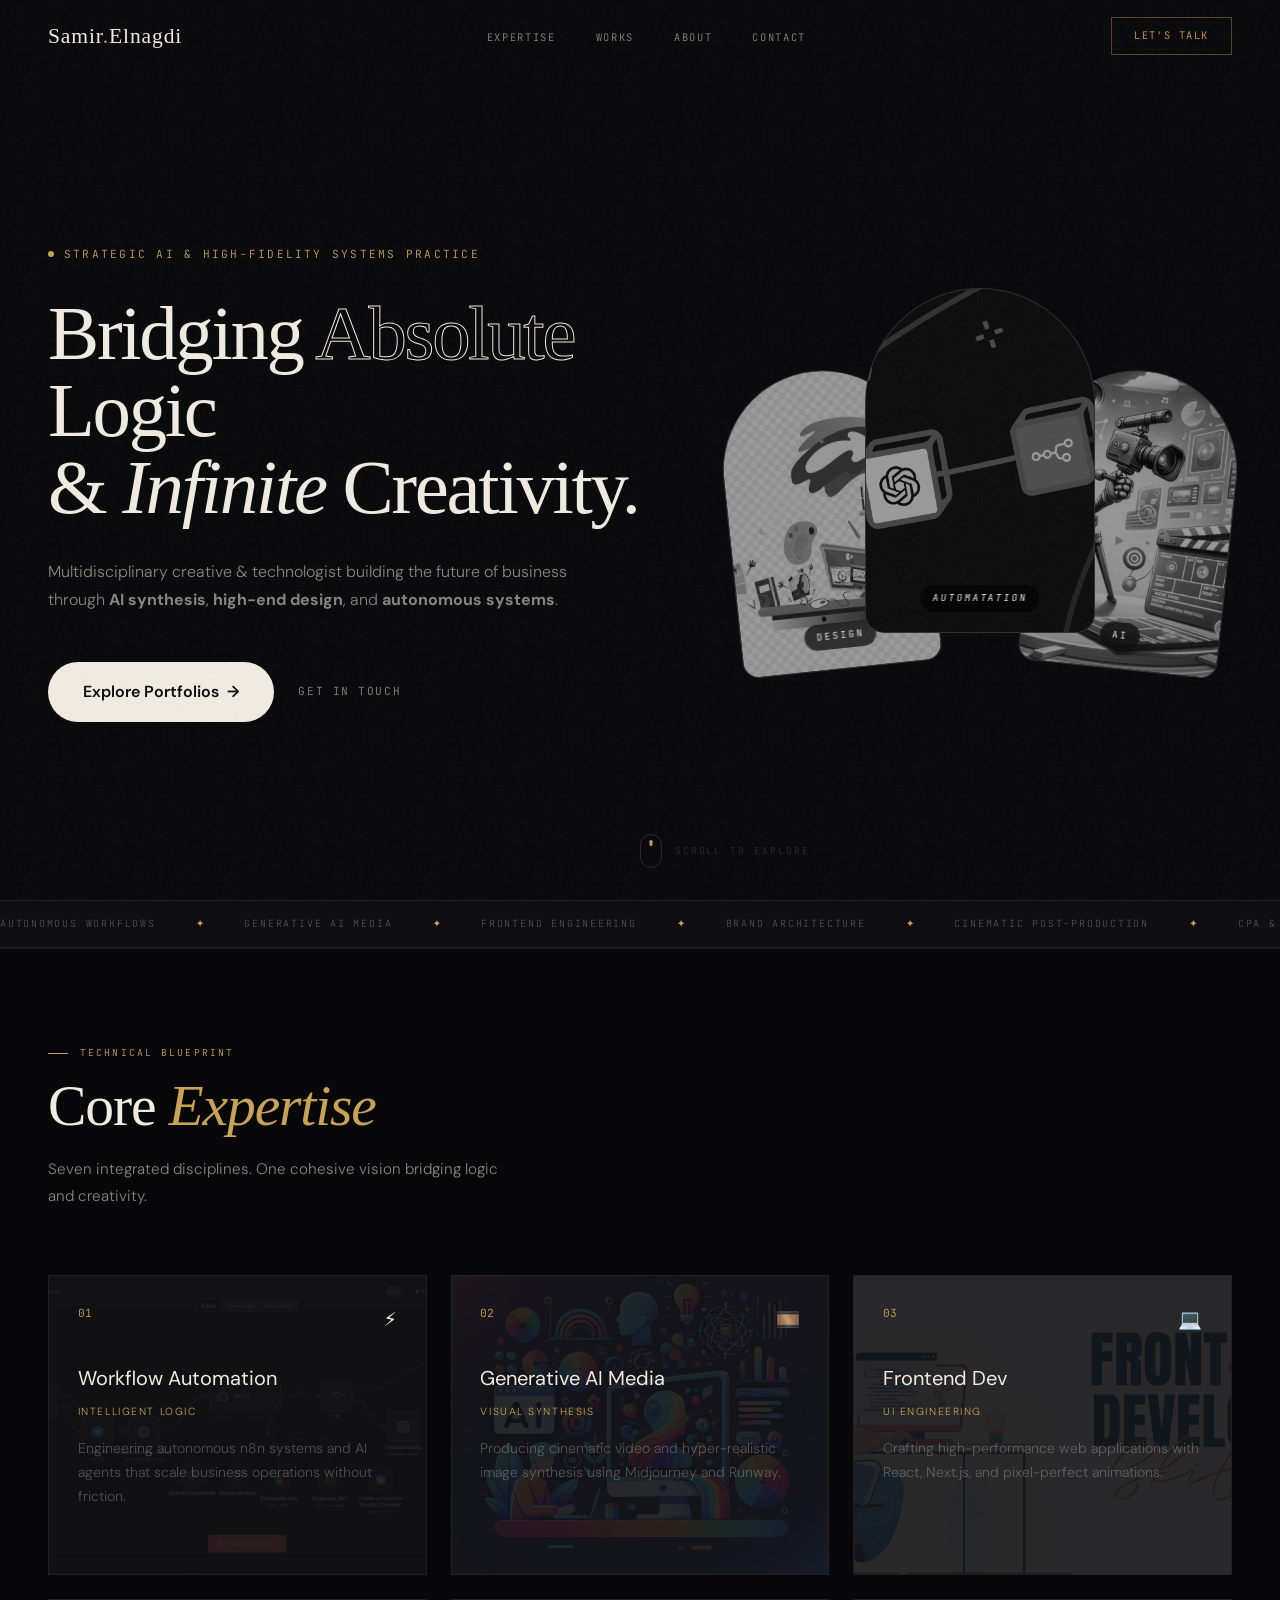
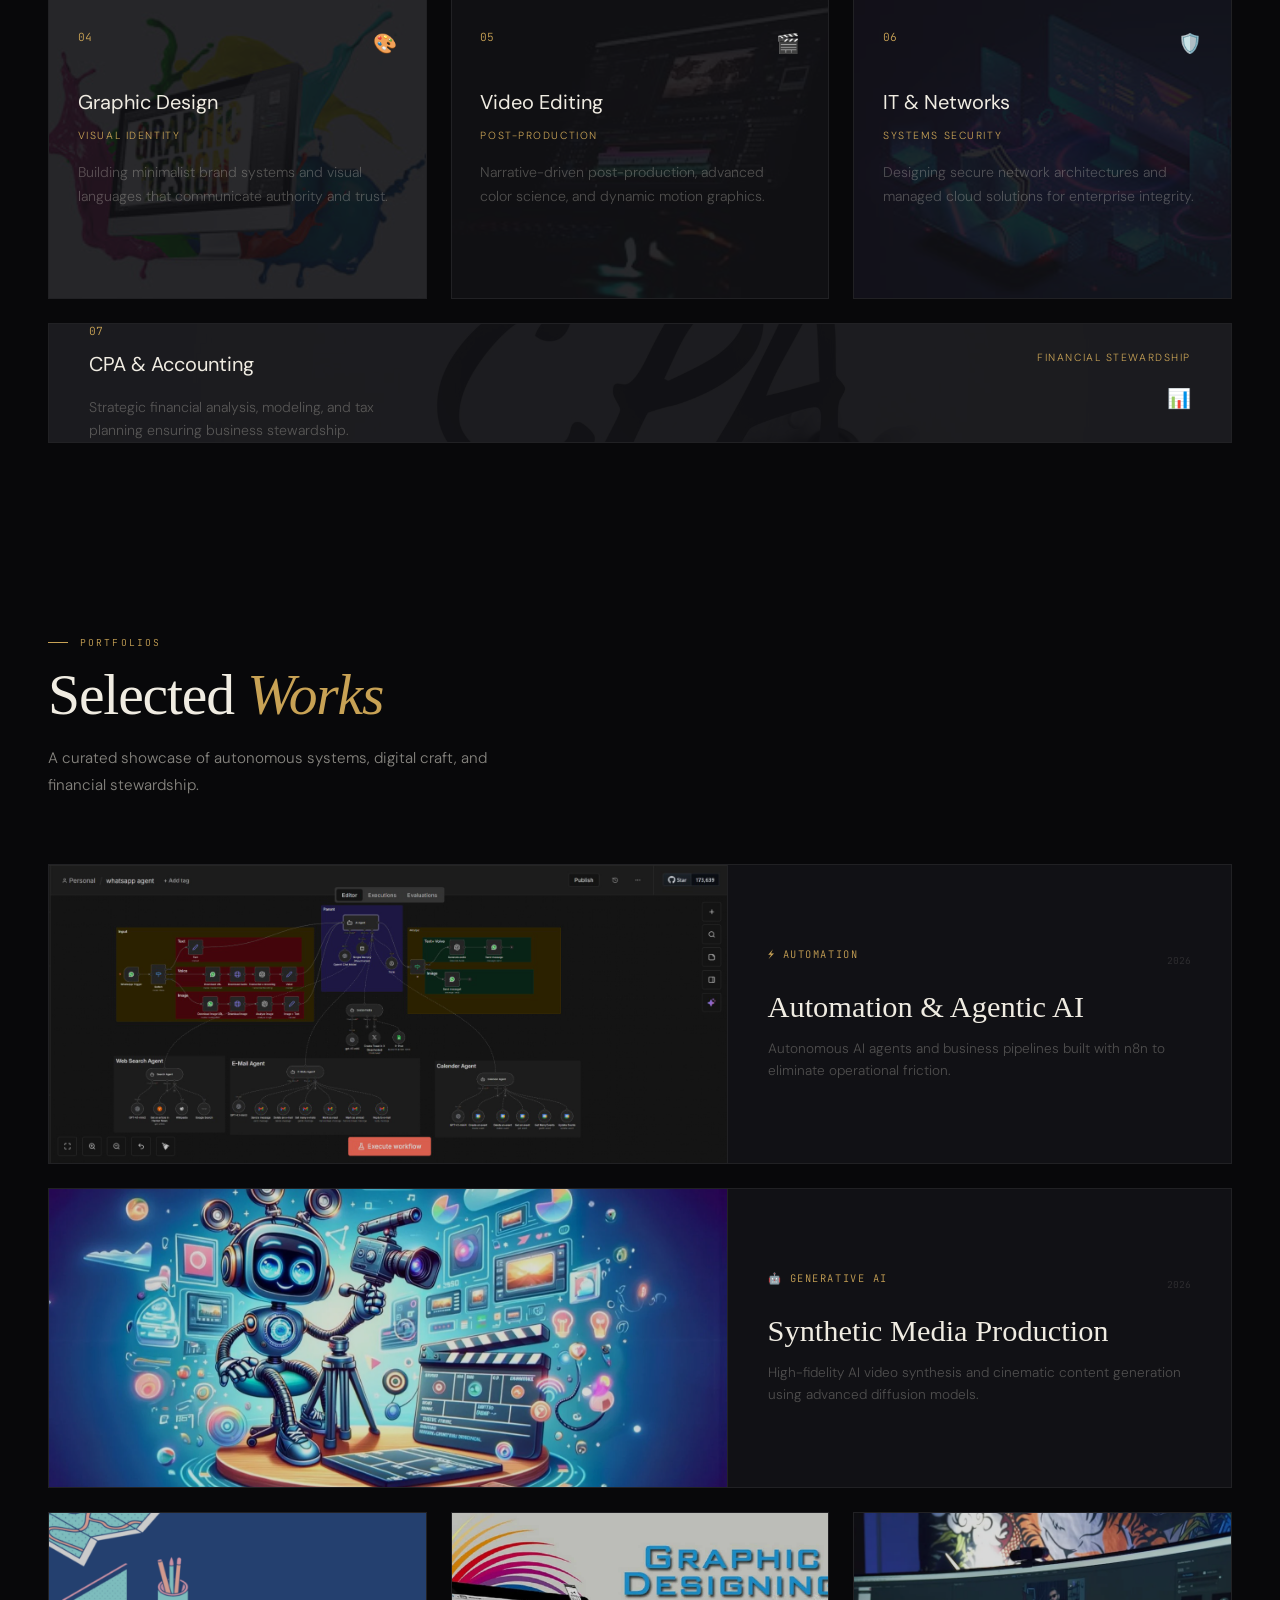
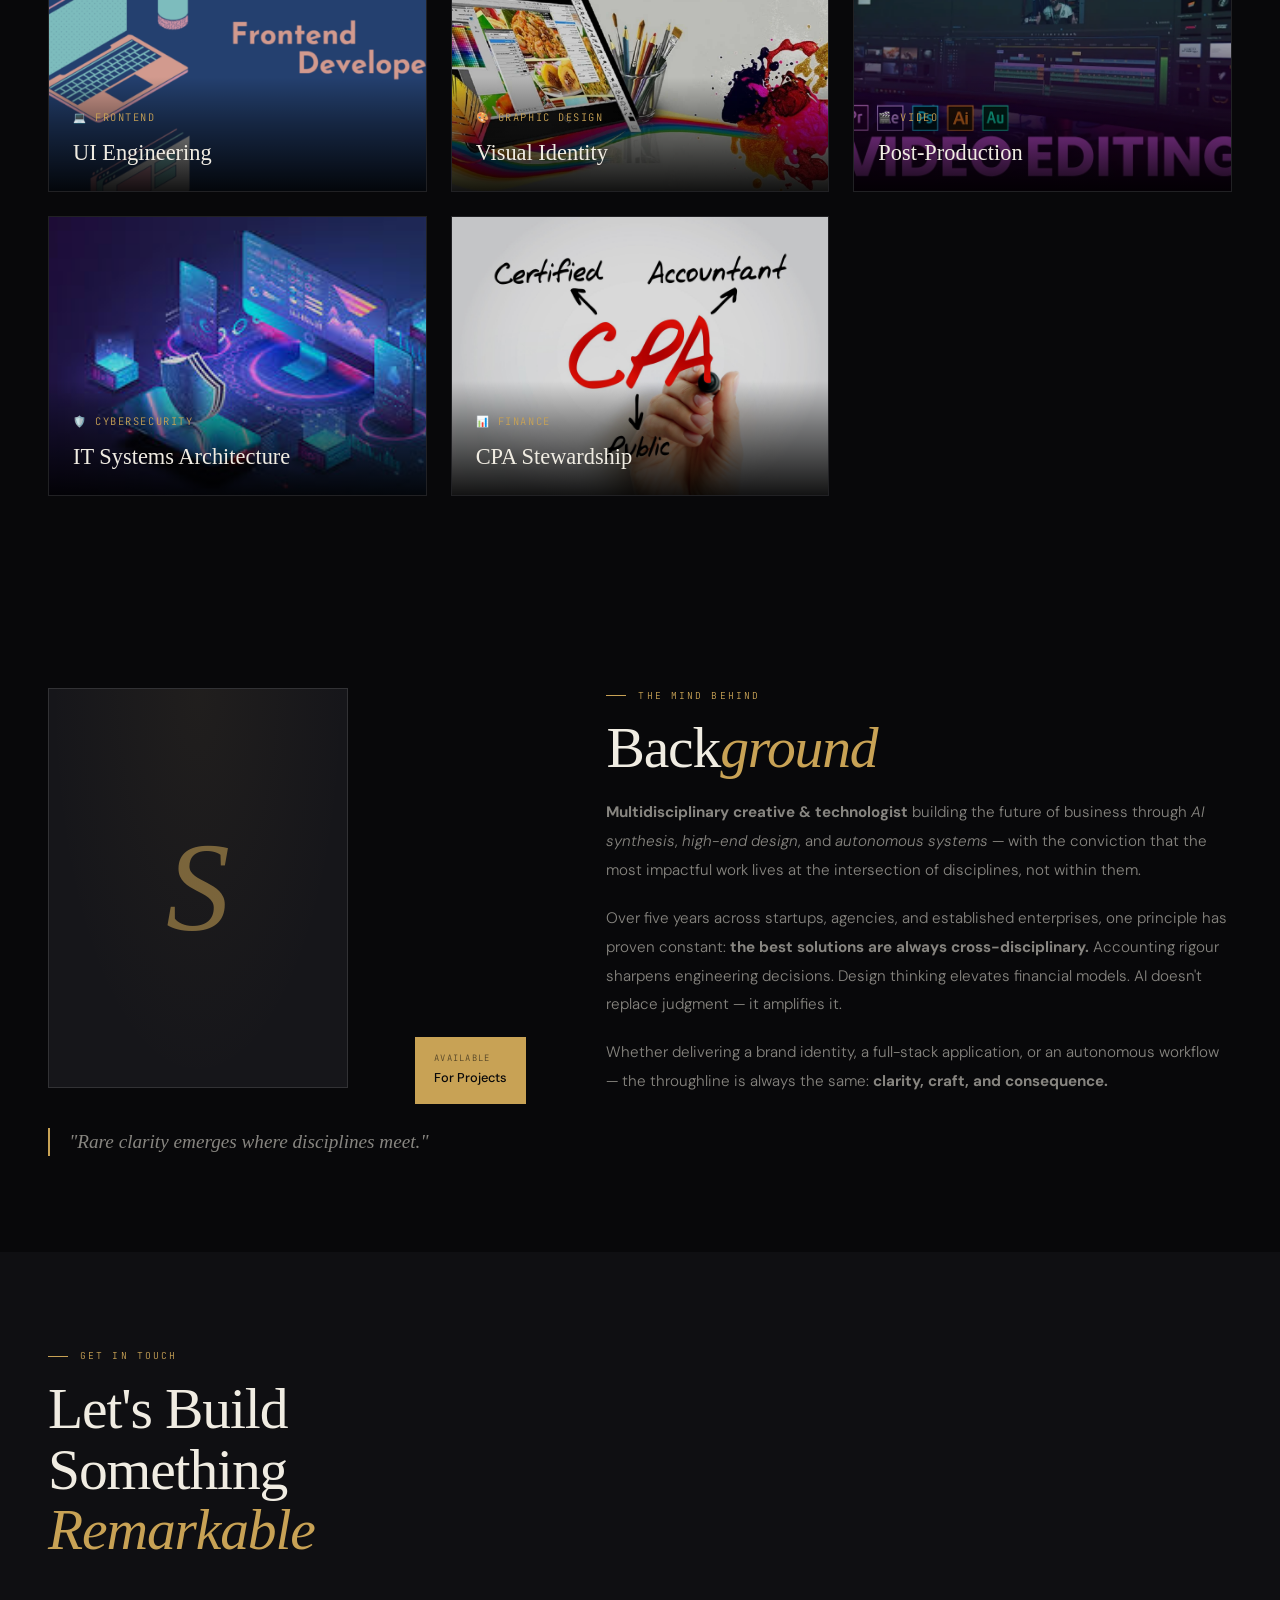
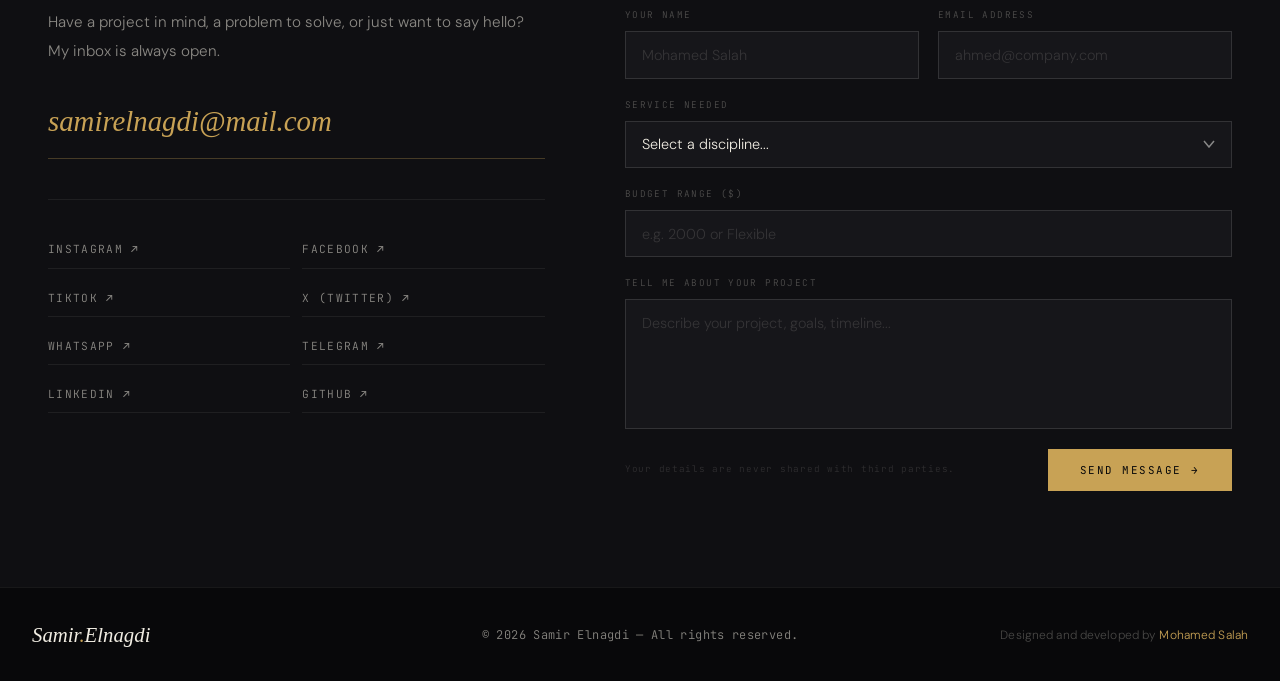
==== index.html @ 27909c34 "Add files via upload" ====
<!DOCTYPE html>
<html lang="en" data-theme="dark">
<head>
  <meta charset="UTF-8">
  <meta name="viewport" content="width=device-width, initial-scale=1.0">
  <title>Samir.Elnagdi — Creative Technologist & Strategist</title>
  <link rel="icon" type="image/png" href="favicon.png">
   <link rel="apple-touch-icon" href="favicon.png">
  <link rel="preconnect" href="https://fonts.googleapis.com">
  <link rel="preconnect" href="https://fonts.gstatic.com" crossorigin>
  <link href="https://fonts.googleapis.com/css2?family=Cairo:ital,opsz,wght@0,9..144,200;0,9..144,300;0,9..144,400;1,9..144,200;1,9..144,300;1,9..144,400&family=DM+Sans:wght@300;400;500&family=JetBrains+Mono:wght@300;400&display=swap" rel="stylesheet">
  <link rel="stylesheet" href="style.css">
</head>
<body>

  <div class="grain-overlay" aria-hidden="true"></div>
  <div id="theme-overlay" aria-hidden="true"></div>

  <nav id="nav">
  <div class="nav-inner">
    <a href="#" class="nav-logo">Samir<span>.</span>Elnagdi</a>

    <ul class="nav-links" id="nav-menu">
      <li><a href="#expertise" class="nav-link">Expertise</a></li>
      <li><a href="#works" class="nav-link">Works</a></li>
      <li><a href="#about" class="nav-link">About</a></li>
      <li><a href="#contact" class="nav-link">Contact</a></li>
    </ul>

   <div class="nav-actions">
  

  <button class="menu-toggle" id="menu-toggle">
    <div class="line"></div>
    <div class="line"></div>
  </button>

  <a href="#contact" class="nav-cta desktop-only">Let's Talk</a>
</div>
  </div>
</nav>


  <section id="hero" class="hero-premium">
  <div class="grain-overlay"></div>
  
  <div class="container hero-grid-wrapper">
    
    <div class="hero-text-content">
      <div class="hero-badge" data-reveal>
        <span class="pulse"></span> Strategic AI & High-Fidelity Systems Practice
      </div>

      <h1 class="hero-title" data-reveal data-delay="100">
        Bridging <span class="outline">Absolute</span> Logic <br>
        & <span class="italic">Infinite</span> Creativity.
      </h1>

      <p class="hero-description" data-reveal data-delay="200">
        Multidisciplinary creative & technologist building the future of business through 
        <strong>AI synthesis</strong>, <strong>high-end design</strong>, and <strong>autonomous systems</strong>.
      </p>

      <div class="hero-cta-group" data-reveal data-delay="300">
        <a href="#works" class="cta-primary">
          <span class="cta-text">Explore Portfolios</span>
          <span class="cta-icon">→</span>
        </a>
        <a href="#contact" class="cta-secondary">Get in touch</a>
      </div>
    </div>

    <div class="hero-mahal-visual" data-reveal data-delay="400">
      <div class="mahal-wrapper">
        
        <div class="mahal-frame f-left">
          <div class="frame-inner">
            <img src="images/graph.jpg" alt="Design">
            <span class="frame-tag">DESIGN</span>
          </div>
        </div>

        <div class="mahal-frame f-center">
          <div class="frame-inner">
            <img src="images/n8n.jpg" alt="AI ">
            <span class="frame-tag italic">AUTOMATATION</span>
          </div>
        </div>

        <div class="mahal-frame f-right">
          <div class="frame-inner">
            <img src="images/ai.jpg" alt="AI Video & Images">
            <span class="frame-tag">AI</span>
          </div>
        </div>

      </div>
    </div>

  </div>

  <div class="scroll-hint" data-reveal data-delay="600">
    <div class="mouse-icon"></div>
    <span>Scroll to explore</span>
  </div>
</section>

  <div class="ticker-section" aria-hidden="true">
    <div class="ticker-track">
      <div class="ticker-inner" id="ticker">
        <span>Autonomous Workflows</span><em>✦</em><span>Generative AI Media</span><em>✦</em><span>Frontend Engineering</span><em>✦</em><span>Brand Architecture</span><em>✦</em><span>Cinematic Post-Production</span><em>✦</em><span>CPA & Strategic Finance</span><em>✦</em>
      </div>
    </div>
  </div>

  <section id="expertise" class="expertise-section">
  <div class="container">
    
    <div class="section-header">
      <div class="section-tag" data-reveal>Technical Blueprint</div>
      <h2 class="section-title" data-reveal data-delay="80">Core <em>Expertise</em></h2>
      <p class="section-sub" data-reveal data-delay="160">
        Seven integrated disciplines. One cohesive vision bridging logic and creativity.
      </p>
    </div>

    <div class="expertise-grid">
      
      <div class="exp-card" data-reveal>
        <div class="exp-img-bg">
          <img src="images/auto8.jpg" alt="Automation"> </div>
        <div class="exp-inner">
          <div class="exp-header">
            <span class="exp-num">01</span>
            <span class="exp-icon">⚡</span>
          </div>
          <h3 class="exp-title">Workflow Automation</h3>
          <p class="exp-cat">Intelligent Logic</p>
          <p class="exp-desc">Engineering autonomous n8n systems and AI agents that scale business operations without friction.</p>
        </div>
      </div>

      <div class="exp-card" data-reveal data-delay="100">
        <div class="exp-img-bg">
          <img src="images/generative-ai.jpg" alt="Gen AI">
        </div>
        <div class="exp-inner">
          <div class="exp-header">
            <span class="exp-num">02</span>
            <span class="exp-icon">🎞️</span>
          </div>
          <h3 class="exp-title">Generative AI Media</h3>
          <p class="exp-cat">Visual Synthesis</p>
          <p class="exp-desc">Producing cinematic video and hyper-realistic image synthesis using Midjourney and Runway.</p>
        </div>
      </div>

      <div class="exp-card" data-reveal data-delay="200">
        <div class="exp-img-bg">
          <img src="images/frontend.jpg" alt="Frontend">
        </div>
        <div class="exp-inner">
          <div class="exp-header">
            <span class="exp-num">03</span>
            <span class="exp-icon">💻</span>
          </div>
          <h3 class="exp-title">Frontend Dev</h3>
          <p class="exp-cat">UI Engineering</p>
          <p class="exp-desc">Crafting high-performance web applications with React, Next.js, and pixel-perfect animations.</p>
        </div>
      </div>

      <div class="exp-card" data-reveal>
        <div class="exp-img-bg">
          <img src="images/graphic.jpg" alt="Design">
        </div>
        <div class="exp-inner">
          <div class="exp-header">
            <span class="exp-num">04</span>
            <span class="exp-icon">🎨</span>
          </div>
          <h3 class="exp-title">Graphic Design</h3>
          <p class="exp-cat">Visual Identity</p>
          <p class="exp-desc">Building minimalist brand systems and visual languages that communicate authority and trust.</p>
        </div>
      </div>

      <div class="exp-card" data-reveal data-delay="100">
        <div class="exp-img-bg">
          <img src="images/Video Editing.jpg" alt="Video">
        </div>
        <div class="exp-inner">
          <div class="exp-header">
            <span class="exp-num">05</span>
            <span class="exp-icon">🎬</span>
          </div>
          <h3 class="exp-title">Video Editing</h3>
          <p class="exp-cat">Post-Production</p>
          <p class="exp-desc">Narrative-driven post-production, advanced color science, and dynamic motion graphics.</p>
        </div>
      </div>

      <div class="exp-card" data-reveal data-delay="200">
        <div class="exp-img-bg">
          <img src="images/IT2.jpg" alt="IT">
        </div>
        <div class="exp-inner">
          <div class="exp-header">
            <span class="exp-num">06</span>
            <span class="exp-icon">🛡️</span>
          </div>
          <h3 class="exp-title">IT & Networks</h3>
          <p class="exp-cat">Systems Security</p>
          <p class="exp-desc">Designing secure network architectures and managed cloud solutions for enterprise integrity.</p>
        </div>
      </div>

      <div class="exp-card exp-card-cpa" data-reveal>
        <div class="exp-img-bg">
          <img src="images/CPA.jpg" alt="Finance">
        </div>
        <div class="exp-inner-cpa">
          <div class="cpa-left">
            <span class="exp-num">07</span>
            <h3 class="exp-title">CPA & Accounting</h3>
            <p class="exp-desc">Strategic financial analysis, modeling, and tax planning ensuring business stewardship.</p>
          </div>
          <div class="cpa-right">
             <p class="exp-cat">Financial Stewardship</p>
             <span class="exp-icon">📊</span>
          </div>
        </div>
      </div>

    </div>
  </div>
</section>

  <section id="works" class="works-section">
  <div class="container">
    
    <div class="section-header">
      <div class="section-tag" data-reveal>Portfolios</div>
      <h2 class="section-title" data-reveal data-delay="80">Selected <em>Works</em></h2>
      <p class="section-sub" data-reveal data-delay="160">
        A curated showcase of autonomous systems, digital craft, and financial stewardship.
      </p>
    </div>

    <div class="works-grid">

      <article class="work-card work-featured" data-reveal onclick="window.location.href='automation-works.html'">
        <div class="work-media">
          <img src="images/auto2.jpg" alt="Automation Project">
          <div class="work-overlay">
            <span class="work-view-btn">Launch Portfolio ↗</span>
          </div>
        </div>
        <div class="work-info">
          <div class="work-meta">
            <span class="work-cat">⚡ Automation</span>
            <span class="work-year">2026</span>
          </div>
          <h3 class="work-title">Automation & Agentic AI</h3>
          <p class="work-desc">Autonomous AI agents and business pipelines built with n8n to eliminate operational friction.</p>
        </div>
      </article>

      <article class="work-card work-featured" data-reveal onclick="window.location.href='ai-works.html'">
        <div class="work-media">
          <img src="images/ai.jpg" alt="AI Video & Images">
          <div class="work-overlay"><span class="work-view-btn">Launch Portfolio ↗</span></div>
        </div>
        <div class="work-info">
          <div class="work-meta">
            <span class="work-cat">🤖 Generative AI</span>
            <span class="work-year">2026</span>
          </div>
          <h3 class="work-title">Synthetic Media Production</h3>
          <p class="work-desc">High-fidelity AI video synthesis and cinematic content generation using advanced diffusion models.</p>
        </div>
      </article>

      <article class="work-card" data-reveal data-delay="100" onclick="window.location.href='frontend-works.html'">
        <div class="work-media">
          <img src="images/front2.jpg" alt="Web Engineering">
          <div class="work-overlay"><span class="work-view-btn">View Project</span></div>
        </div>
        <div class="work-info">
          <span class="work-cat">💻 Frontend</span>
          <h3 class="work-title">UI Engineering</h3>
        </div>
      </article>

      <article class="work-card" data-reveal data-delay="200" onclick="window.location.href='design-works.html'">
        <div class="work-media">
          <img src="images/graphic-design.jpg" alt="Brand Identity">
          <div class="work-overlay"><span class="work-view-btn">View Project</span></div>
        </div>
        <div class="work-info">
          <span class="work-cat">🎨 Graphic Design</span>
          <h3 class="work-title">Visual Identity</h3>
        </div>
      </article>

      <article class="work-card" data-reveal onclick="window.location.href='video-works.html'">
        <div class="work-media">
          <img src="images/Video_Editing.jpg" alt="Video Production">
          <div class="work-overlay"><span class="work-view-btn">View Project</span></div>
        </div>
        <div class="work-info">
          <span class="work-cat">🎬 Video</span>
          <h3 class="work-title">Post-Production</h3>
        </div>
      </article>

      <article class="work-card" data-reveal data-delay="100" onclick="window.location.href='it-works.html'">
        <div class="work-media">
          <img src="images/IT2.jpg" alt="Systems Security">
          <div class="work-overlay"><span class="work-view-btn">View Project</span></div>
        </div>
        <div class="work-info">
          <span class="work-cat">🛡️ Cybersecurity</span>
          <h3 class="work-title">IT Systems Architecture</h3>
        </div>
      </article>

      <article class="work-card" data-reveal data-delay="200" onclick="window.location.href='accounting-works.html'">
        <div class="work-media">
          <img src="images/CPA.jpg" alt="CPA Stewardship">
          <div class="work-overlay"><span class="work-view-btn">View Project</span></div>
        </div>
        <div class="work-info">
          <span class="work-cat">📊 Finance</span>
          <h3 class="work-title">CPA Stewardship</h3>
        </div>
      </article>

    </div>
  </div>
</section>




<section id="about">
  <div class="container">
    <div class="about-grid">

      <div class="about-visual-col">
        <div class="about-portrait" data-reveal>
          <div class="portrait-frame">
            <div class="portrait-initials">S</div>
          </div>
          <div class="portrait-badge">
            <span class="pb-label">Available</span>
            <span class="pb-value">For Projects</span>
          </div>
        </div>
        <blockquote class="about-quote" data-reveal data-delay="120">
          "Rare clarity emerges where disciplines meet."
        </blockquote>
      </div>

      <div class="about-content-col">
  <div class="section-tag" data-reveal>The Mind Behind</div>
  
  <h2 class="section-title" data-reveal data-delay="80">Back<em>ground</em></h2>

  <div class="about-text" data-reveal data-delay="160">
    <p>
      <strong>Multidisciplinary creative & technologist</strong> building the future of business through 
      <em>AI synthesis</em>, <em>high-end design</em>, and <em>autonomous systems</em> — 
      with the conviction that the most impactful work lives at the intersection of disciplines, not within them.
    </p>

    <p>
      Over five years across startups, agencies, and established enterprises, one principle has proven constant: 
      <strong>the best solutions are always cross-disciplinary.</strong> 
      Accounting rigour sharpens engineering decisions. Design thinking elevates financial models. 
      AI doesn't replace judgment — it amplifies it.
    </p>

    <p>
      Whether delivering a brand identity, a full-stack application, or an autonomous workflow — 
      the throughline is always the same: <strong>clarity, craft, and consequence.</strong>
    </p>
  </div>
</div>

    </div>
  </div>
</section>




  <section id="contact">
    <div class="container">
      <div class="contact-header">
        <div class="section-tag" data-reveal>Get in Touch</div>
        <h2 class="section-title contact-title" data-reveal data-delay="80">
          Let's Build Something<br><em>Remarkable</em>
        </h2>
      </div>

      <div class="contact-grid">
        <div class="contact-left" data-reveal data-delay="160">
          <p class="contact-intro">Have a project in mind, a problem to solve, or just want to say hello? My inbox is always open.</p>
          <a href="mailto:samirelnagdi@mail.com" class="contact-email magnetic">samirelnagdi@mail.com</a>
          <div class="contact-divider"></div>
          <nav class="social-nav" aria-label="Social links" style="display: grid; grid-template-columns: 1fr 1fr; gap: 12px;">
            <a href="https://www.instagram.com/samiranter" class="social-link magnetic">Instagram <span>↗</span></a>
            <a href="https://www.facebook.com/share/18MfGSP13P/" class="social-link magnetic">Facebook <span>↗</span></a>
            <a href="https://www.tiktok.com/@samiranter2" class="social-link magnetic">TiKTok <span>↗</span></a>
            <a href="https://x.com/samiranter" class="social-link magnetic">X (Twitter) <span>↗</span></a>
            <a href="#" class="social-link magnetic">WhatsApp <span>↗</span></a>
            <a href="#" class="social-link magnetic">Telegram <span>↗</span></a>
            <a href="#" class="social-link magnetic">LinkedIn <span>↗</span></a>
            <a href="https://github.com/mohamedsalah2-ws" class="social-link magnetic">GitHub <span>↗</span></a>
            
          </nav>
        </div>

        <div class="contact-container" style="position: relative;">
  <form class="contact-form" id="contact-form" data-reveal data-delay="240">
    <div class="form-row">
      <div class="form-group">
        <label class="form-label" for="f-name">Your Name</label>
        <input class="form-input" id="f-name" type="text" placeholder="Mohamed Salah" required>
      </div>
      <div class="form-group">
        <label class="form-label" for="f-email">Email Address</label>
        <input class="form-input" id="f-email" type="email" placeholder="ahmed@company.com" required>
      </div>
    </div>

    <div class="form-group">
      <label class="form-label" for="f-service">Service Needed</label>
      <select class="form-input form-select" id="f-service">
        <option value="">Select a discipline...</option>
        <option>Generative AI</option>
        <option>CPA & Accounting</option>
        <option>Graphic Design</option>
        <option>Video Editing</option>
        <option>Software Development</option>
        <option>Workflow Automation</option>
        <option>Multiple Services</option>
      </select>
    </div>

    <div class="form-group">
  <label class="form-label" for="f-budget">Budget Range ($)</label>
  <input class="form-input" id="f-budget" type="text" placeholder="e.g. 2000 or Flexible" required>
</div>

<div class="form-group" id="custom-budget-container" style="display: none; margin-top: 10px;">
  <label class="form-label" for="f-budget-custom">Enter your budget ($)</label>
  <input class="form-input" id="f-budget-custom" type="text" placeholder="e.g. 2500">
</div>

    <div class="form-group">
      <label class="form-label" for="f-msg">Tell me about your project</label>
      <textarea class="form-input form-textarea" id="f-msg" placeholder="Describe your project, goals, timeline..." required></textarea>
    </div>

    <div class="form-footer">
      <p class="form-privacy">Your details are never shared with third parties.</p>
      <button type="submit" class="form-submit magnetic">
        <span class="submit-text">Send Message</span>
        <span class="submit-arrow">→</span>
      </button>
    </div>

    <div class="form-success" id="form-success" style="display: none; margin-top: 20px; color: #4ade80;">
      <span>✓</span> Message ready! Opening WhatsApp...
    </div>
  </form>
</div>
  </section>

 <footer id="footer">
  <div class="container footer-inner">
    <a href="#" class="footer-logo">Samir<span>.</span>Elnagdi</a>
    
    <p class="footer-copy">© 2026 Samir Elnagdi — All rights reserved.</p>
    
    <p class="footer-dev">
      Designed and developed by 
      <a href="https://github.com/mohamedsalah2-ws" target="_blank" class="dev-link">Mohamed Salah</a>
    </p>

    
</footer>

  <script src="script.js"></script>
</body>
</html>
---- style.css ----
/* ═══════════════════════════════════════════════
   Samir.Elnagdi — style.css  (RESPONSIVE FIXED)
   Fraunces (display) + DM Sans (body) + JetBrains Mono (mono)
   Theme: Editorial Luxury · Dark/Light
═══════════════════════════════════════════════ */

/* ── VARIABLES ── */
:root,
[data-theme="dark"] {
  --bg:           #08080a;
  --bg-2:         #0f0f12;
  --bg-3:         #16161a;
  --bg-card:      #111115;
  --bg-elevated:  #1a1a20;
  --text:         #f0ece2;
  --text-2:       rgba(240,236,226,.55);
  --text-3:       rgba(240,236,226,.28);
  --text-4:       rgba(240,236,226,.14);
  --accent:       #c8a255;
  --accent-2:     #e5bc70;
  --accent-dim:   rgba(200,162,85,.12);
  --accent-dim2:  rgba(200,162,85,.06);
  --border:       rgba(240,236,226,.07);
  --border-2:     rgba(240,236,226,.13);
  --border-3:     rgba(240,236,226,.22);
  --green:        #5dbfa0;
  --red:          #c96e6e;
  --overlay-bg:   rgba(8,8,10,.92);
  --shadow:       0 24px 64px rgba(0,0,0,.6);
  --shadow-sm:    0 8px 24px rgba(0,0,0,.35);
}

[data-theme="light"] {

  --bg:           #f4f0e8;

  --bg-2:         #ebe6db;

  --bg-3:         #e0d9cc;

  --bg-card:      #faf7f2;

  --bg-elevated:  #ffffff;

  --text:         #18160e;

  --text-2:       rgba(24,22,14,.55);

  --text-3:       rgba(24,22,14,.32);

  --text-4:       rgba(24,22,14,.14);

  --accent:       #9a6e20;

  --accent-2:     #b8872e;

  --accent-dim:   rgba(154,110,32,.1);

  --accent-dim2:  rgba(154,110,32,.05);

  --border:       rgba(24,22,14,.09);

  --border-2:     rgba(24,22,14,.16);

  --border-3:     rgba(24,22,14,.28);

  --green:        #1f7a5a;

  --red:          #a03030;

  --overlay-bg:   rgba(244,240,232,.94);

  --shadow:       0 24px 64px rgba(0,0,0,.12);

  --shadow-sm:    0 8px 24px rgba(0,0,0,.07);

} 

/* ── RESET ── */
*, *::before, *::after { box-sizing: border-box; margin: 0; padding: 0; }
html { scroll-behavior: smooth; font-size: 16px; }
body {
  background: var(--bg); color: var(--text);
  font-family: 'DM Sans', system-ui, sans-serif;
  font-weight: 300; line-height: 1.7;
  overflow-x: hidden;
  transition: background-color .5s ease, color .5s ease;
}
a { color: inherit; text-decoration: none; }
img, svg { display: block; max-width: 100%; }
button { font-family: inherit; cursor: pointer; }
input, textarea, select { font-family: inherit; }

/* ── GRAIN ── */
.grain-overlay {
  position: fixed; inset: 0; z-index: 9990; pointer-events: none; opacity: .028;
  background-image: url("data:image/svg+xml,%3Csvg viewBox='0 0 512 512' xmlns='http://www.w3.org/2000/svg'%3E%3Cfilter id='n'%3E%3CfeTurbulence type='fractalNoise' baseFrequency='.75' numOctaves='4' stitchTiles='stitch'/%3E%3C/filter%3E%3Crect width='100%25' height='100%25' filter='url(%23n)'/%3E%3C/svg%3E");
  background-size: 200px 200px;
}
[data-theme="light"] .grain-overlay { opacity: .018; }

#theme-overlay {
  position: fixed; inset: 0; z-index: 9980; pointer-events: none;
  display: none; clip-path: circle(0px at 50% 50%);
}

/* ── NAV ── */
#nav {
  position: fixed; top: 0; left: 0; right: 0; z-index: 900; padding: 0 3rem;
  transition: background .4s ease, border-color .4s ease, backdrop-filter .4s ease;
}
#nav.scrolled {
  background: var(--overlay-bg); border-bottom: 1px solid var(--border);
  backdrop-filter: blur(20px) saturate(1.4);
}
.nav-inner {
  max-width: 1280px; margin: 0 auto; display: flex;
  align-items: center; justify-content: space-between; height: 72px;
}
.nav-logo {
  font-family: 'Fraunces', Georgia, serif; font-size: 1.35rem;
  font-weight: 300; letter-spacing: .04em; color: var(--text);
}
.nav-logo span { color: var(--accent); }

.nav-links { display: flex; list-style: none; gap: 2.5rem; }
.nav-link {
  font-family: 'JetBrains Mono', monospace; font-size: .65rem;
  letter-spacing: .16em; text-transform: uppercase;
  color: var(--text-2); position: relative; transition: color .3s;
}
.nav-link::after {
  content: ''; position: absolute; bottom: -3px; left: 0; right: 0;
  height: 1px; background: var(--accent);
  transform: scaleX(0); transform-origin: left;
  transition: transform .35s cubic-bezier(.16,1,.3,1);
}
.nav-link:hover { color: var(--text); }
.nav-link:hover::after { transform: scaleX(1); }

.nav-actions { display: flex; align-items: center; gap: 12px; }

.theme-toggle {
  width: 42px; height: 42px; border-radius: 50%;
  background: transparent; border: 1px solid var(--border-2);
  color: var(--text); display: flex; align-items: center; justify-content: center;
  transition: background .3s, border-color .3s, color .3s, transform .2s;
}
.theme-toggle:hover { background: var(--bg-elevated); color: var(--accent); transform: rotate(20deg); }

[data-theme="dark"] .icon-sun { display: block; }
[data-theme="dark"] .icon-moon { display: none; }
[data-theme="light"] .icon-sun { display: none; }
[data-theme="light"] .icon-moon { display: block; }

.nav-cta {
  font-family: 'JetBrains Mono', monospace; font-size: .65rem;
  letter-spacing: .14em; text-transform: uppercase;
  color: var(--accent); border: 1px solid rgba(200,162,85,.4); padding: .55rem 1.4rem;
  transition: background .3s, border-color .3s, color .3s;
}
.nav-cta:hover { background: var(--accent); color: var(--bg); border-color: var(--accent); }

/* Hamburger */
.menu-toggle {
  display: none;
  background: transparent; border: none; padding: 0;
  width: 30px; height: 30px;
  flex-direction: column; justify-content: center;
  align-items: flex-end; gap: 6px; cursor: pointer; z-index: 2005;
}
.menu-toggle .line {
  width: 24px; height: 1.5px; background: var(--text);
  transition: .4s cubic-bezier(.7,0,.3,1); display: block;
}
.menu-toggle .line:last-child { width: 16px; }
.menu-toggle.active .line:nth-child(1) { transform: translateY(4px) rotate(45deg); width: 24px; }
.menu-toggle.active .line:nth-child(2) { transform: translateY(-4px) rotate(-45deg); width: 24px; }

/* ── LAYOUT ── */
.container { max-width: 1280px; margin: 0 auto; padding: 0 3rem; }
section { padding: 6rem 0; }

.section-tag {
  font-family: 'JetBrains Mono', monospace; font-size: .6rem;
  letter-spacing: .22em; text-transform: uppercase;
  color: var(--accent); margin-bottom: .9rem;
  display: flex; align-items: center; gap: .75rem;
}
.section-tag::before { content: ''; display: block; width: 20px; height: 1px; background: var(--accent); }
.section-title {
  font-family: 'Fraunces', Georgia, serif;
  font-size: clamp(2.4rem, 4.5vw, 4.5rem);
  font-weight: 300; line-height: 1.05; letter-spacing: -.02em; margin-bottom: 1.2rem;
}
.section-title em { font-style: italic; color: var(--accent); }
.section-sub { font-size: .95rem; color: var(--text-2); max-width: 46ch; line-height: 1.8; }
.section-header { margin-bottom: 4rem; max-width: 800px; }

/* ══════════════════════════════════════════
   HERO PREMIUM
══════════════════════════════════════════ */
.hero-premium {
  min-height: 100vh;
  padding: 120px 0 60px;
  background: var(--bg);
  position: relative;
  display: flex;
  align-items: center;
  overflow: hidden;
}
.hero-premium .grain-overlay { position: absolute; }

.hero-grid-wrapper {
  display: grid;
  grid-template-columns: 1.1fr 0.9fr;
  gap: 4rem;
  align-items: center;
  position: relative;
  z-index: 5;
}

.hero-badge {
  display: inline-flex; align-items: center; gap: 10px;
  font-family: 'JetBrains Mono', monospace;
  font-size: .7rem; letter-spacing: .2em; text-transform: uppercase;
  color: var(--accent); margin-bottom: 2rem;
}
.pulse {
  width: 6px; height: 6px; background: var(--accent); border-radius: 50%;
  animation: pulse-anim 2s infinite;
}
@keyframes pulse-anim {
  0%  { transform: scale(.9); opacity: 1; }
  100%{ transform: scale(2.5); opacity: 0; }
}

.hero-title {
  font-family: 'Fraunces', Georgia, serif;
  font-size: clamp(2.8rem, 6vw, 5.5rem);
  line-height: 1; font-weight: 200; margin-bottom: 2rem; letter-spacing: -.03em;
}
.hero-title .outline { -webkit-text-stroke: 1px var(--text); color: transparent; }
.hero-title .italic { font-style: italic; font-weight: 100; }

.hero-description {
  font-size: 1rem; color: var(--text-2);
  max-width: 520px; line-height: 1.75; margin-bottom: 3rem;
}

.hero-cta-group { display: flex; align-items: center; gap: 1.5rem; flex-wrap: wrap; }

.cta-primary {
  background: var(--text); color: var(--bg);
  padding: 1rem 2.2rem; border-radius: 100px;
  font-weight: 600; display: inline-flex; align-items: center; gap: .5rem;
  transition: opacity .3s, transform .3s;
}
.cta-primary:hover { opacity: .85; transform: translateY(-2px); }

.cta-secondary {
  font-family: 'JetBrains Mono', monospace; font-size: .7rem;
  letter-spacing: .14em; text-transform: uppercase;
  color: var(--text-2); transition: color .3s;
}
.cta-secondary:hover { color: var(--accent); }

/* Mahal Visual */
.mahal-wrapper {
  position: relative; height: 500px;
  display: flex; justify-content: center; align-items: center;
}
.mahal-frame {
  position: absolute; width: 200px;
  transition: all .7s cubic-bezier(.2,.8,.2,1);
}
.frame-inner {
  position: relative; width: 100%;
  aspect-ratio: 3/4.5;
  border-radius: 120px 120px 20px 20px;
  overflow: hidden;
  border: 1px solid rgba(255,255,255,.1);
  background: var(--bg-3);
}
.frame-inner img {
  width: 100%; height: 100%; object-fit: cover;
  filter: grayscale(100%) brightness(.6); transition: .6s;
}
.f-left  { left: 0;   transform: translateY(40px) rotate(-6deg); z-index: 2; }
.f-center{ z-index: 10; width: 230px; transform: translateY(-20px); }
.f-right { right: 0;  transform: translateY(40px) rotate(6deg);  z-index: 2; }
.mahal-wrapper:hover .f-left  { transform: translateX(-20px) translateY(20px) rotate(-10deg); }
.mahal-wrapper:hover .f-right { transform: translateX(20px)  translateY(20px) rotate(10deg);  }
.mahal-frame:hover { z-index: 20; transform: scale(1.1) translateY(-30px) rotate(0) !important; }
.mahal-frame:hover img { filter: grayscale(0%) brightness(1); }
.frame-tag {
  position: absolute; bottom: 20px; left: 50%; transform: translateX(-50%);
  font-family: 'JetBrains Mono', monospace; font-size: .6rem; letter-spacing: .2em;
  color: #fff; background: rgba(0,0,0,.7); padding: 5px 12px;
  border-radius: 100px; backdrop-filter: blur(8px); white-space: nowrap;
}
.frame-tag.italic { font-style: italic; }

/* Scroll hint */
.scroll-hint {
  position: absolute; bottom: 2rem; left: 50%; transform: translateX(-50%);
  display: flex; align-items: center; gap: .8rem;
  font-family: 'JetBrains Mono', monospace; font-size: .6rem;
  letter-spacing: .2em; text-transform: uppercase; color: var(--text-4);
}
.mouse-icon {
  width: 22px; height: 34px; border: 1px solid var(--border-2); border-radius: 11px;
  position: relative;
}
.mouse-icon::after {
  content: ''; position: absolute; width: 3px; height: 6px;
  background: var(--accent); border-radius: 2px; top: 5px; left: 50%;
  transform: translateX(-50%); animation: scroll-bounce 2s ease-in-out infinite;
}
@keyframes scroll-bounce { 0%,100%{ transform: translateX(-50%) translateY(0); } 80%{ transform: translateX(-50%) translateY(12px); opacity:.2; } }

/* ── TICKER ── */
.ticker-section {
  overflow: hidden;
  border-top: 1px solid var(--border); border-bottom: 1px solid var(--border);
  background: var(--bg-2); padding: .9rem 0;
}
.ticker-track { overflow: hidden; }
.ticker-inner {
  display: flex; align-items: center; gap: 2.5rem;
  white-space: nowrap; animation: ticker-scroll 30s linear infinite;
}
.ticker-inner span {
  font-family: 'JetBrains Mono', monospace; font-size: .62rem;
  letter-spacing: .18em; text-transform: uppercase; color: var(--text-3); flex-shrink: 0;
}
.ticker-inner em { font-style: normal; color: var(--accent); font-size: .65rem; flex-shrink: 0; }
.ticker-section:hover .ticker-inner { animation-play-state: paused; }
@keyframes ticker-scroll { 0%{ transform: translateX(0); } 100%{ transform: translateX(-50%); } }

/* ══════════════════════════════════════════
   EXPERTISE SECTION
══════════════════════════════════════════ */
.expertise-section {
  padding: 6rem 0;
  border-top: 1px solid var(--border);
  background: var(--bg);
}

.expertise-grid {
  display: grid;
  grid-template-columns: repeat(3, 1fr);
  gap: 1.5rem;
}

.exp-card {
  position: relative;
  height: 300px;
  background: var(--bg-card);
  border: 1px solid var(--border);
  overflow: hidden;
  transition: all .5s cubic-bezier(.2,1,.2,1);
}
.exp-img-bg {
  position: absolute; inset: 0; z-index: 0;
  opacity: .1; transition: .6s;
}
.exp-img-bg img { width: 100%; height: 100%; object-fit: cover; }

.exp-inner {
  position: relative; z-index: 2;
  padding: 1.8rem; height: 100%;
  display: flex; flex-direction: column;
}
.exp-header { display: flex; justify-content: space-between; margin-bottom: 1.5rem; }
.exp-num {
  font-family: 'JetBrains Mono', monospace; font-size: .7rem; color: var(--accent);
}
.exp-icon { font-size: 1.2rem; }
.exp-title { font-size: 1.25rem; font-weight: 400; margin-bottom: .5rem; }
.exp-cat { font-size: .65rem; text-transform: uppercase; letter-spacing: .15em; color: var(--accent); margin-bottom: 1rem; }
.exp-desc { font-size: .88rem; color: var(--text-3); line-height: 1.7; }

.exp-card:hover { border-color: var(--accent); transform: translateY(-8px); }
.exp-card:hover .exp-img-bg { opacity: .25; transform: scale(1.05); }

/* CPA Full-Width Card */
.exp-card-cpa {
  grid-column: span 3;
  height: 120px;
  overflow: hidden;
}
.exp-inner-cpa {
  position: relative; z-index: 1;
  padding: 0 2.5rem; width: 100%; height: 100%;
  display: flex; align-items: center; justify-content: space-between;
}
.cpa-left  { flex: 0 0 30%; display: flex; flex-direction: column; gap: .4rem; }
.cpa-desc-area {
  flex: 1; padding: 0 2rem;
  border-left: 1px solid var(--border);
  border-right: 1px solid var(--border);
}
.cpa-right { flex: 0 0 20%; text-align: right; padding-left: 2rem; }

.exp-card-cpa .exp-img-bg img {
  filter: grayscale(100%) brightness(.5);
}

/* ══════════════════════════════════════════
   WORKS SECTION
══════════════════════════════════════════ */
.works-section { padding: 6rem 0; background: var(--bg); }

.works-grid {
  display: grid;
  grid-template-columns: repeat(3, 1fr);
  gap: 1.5rem;
}

.work-card {
  position: relative;
  background: var(--bg-card);
  border: 1px solid var(--border);
  overflow: hidden;
  cursor: pointer;
  transition: all .5s cubic-bezier(.16,1,.3,1);
}

/* Small cards: image fills, info overlays bottom */
.work-card:not(.work-featured) {
  height: 280px;
}
.work-card:not(.work-featured) .work-media {
  position: absolute; inset: 0; z-index: 0;
}
.work-card:not(.work-featured) .work-media img {
  width: 100%; height: 100%; object-fit: cover;
  filter: brightness(.85); transition: all .6s ease;
}
.work-card:not(.work-featured) .work-info {
  position: absolute; bottom: 0; left: 0; width: 100%;
  padding: 2rem 1.5rem 1.5rem; z-index: 2;
  background: linear-gradient(to top, rgba(0,0,0,.9) 0%, rgba(0,0,0,.4) 60%, transparent 100%);
}

/* Featured cards: flex row — image left, info right */
.work-featured {
  grid-column: span 3;
  display: flex;
  flex-direction: row;
  height: 300px;
}
.work-featured .work-media {
  position: relative;
  flex: 1.6;
  overflow: hidden;
}
.work-featured .work-media img {
  width: 100%; height: 100%; object-fit: cover;
  filter: brightness(.85); transition: all .6s ease;
}
.work-featured .work-info {
  flex: 1;
  display: flex; flex-direction: column; justify-content: center;
  padding: 2.5rem;
  background: var(--bg-card);
  border-left: 1px solid var(--border);
}

/* Shared text styles */
.work-cat {
  font-family: 'JetBrains Mono', monospace; font-size: .65rem;
  letter-spacing: .15em; text-transform: uppercase;
  color: var(--accent); margin-bottom: .8rem; display: block;
}
.work-meta { display: flex; justify-content: space-between; align-items: center; margin-bottom: .8rem; }
.work-year { font-family: 'JetBrains Mono', monospace; font-size: .6rem; color: var(--text-4); }
.work-title {
  font-family: 'Fraunces', Georgia, serif; font-size: 1.4rem;
  font-weight: 300; color: var(--text); line-height: 1.2;
}
.work-featured .work-title { font-size: 1.9rem; }
.work-desc { font-size: .85rem; color: var(--text-3); line-height: 1.6; margin-top: .8rem; }

/* Hover effects */
.work-card:hover { border-color: var(--accent); transform: translateY(-5px); }
.work-card:hover .work-media img { filter: brightness(1); transform: scale(1.04); }

.work-overlay {
  position: absolute; inset: 0; z-index: 5;
  background: rgba(0,0,0,.15);
  display: flex; align-items: center; justify-content: center;
  opacity: 0; transition: .4s;
}
.work-card:hover .work-overlay { opacity: 1; }
.work-view-btn {
  font-family: 'JetBrains Mono', monospace; font-size: .7rem;
  color: #fff; border: 1px solid rgba(255,255,255,.3);
  padding: .8rem 1.6rem; border-radius: 100px;
}

/* ── ABOUT ── */
#about { background: var(--bg); }
.about-grid {
  display: grid;
  grid-template-columns: 0.85fr 1.15fr;
  gap: 6rem; align-items: start;
}
.about-portrait { position: relative; margin-bottom: 2.5rem; }
.portrait-frame {
  width: 100%; aspect-ratio: 3/4; max-width: 300px;
  background: var(--bg-3); border: 1px solid var(--border-2);
  display: flex; align-items: center; justify-content: center;
  overflow: hidden; position: relative;
}
.portrait-frame::before {
  content: ''; position: absolute; inset: 0;
  background: radial-gradient(ellipse at 50% 0%, var(--accent-dim2) 0%, transparent 70%);
}
.portrait-initials {
  font-family: 'Fraunces', Georgia, serif; font-size: 8rem;
  font-weight: 200; font-style: italic; color: var(--accent); opacity: .55;
  position: relative; z-index: 1; user-select: none;
}
.portrait-badge {
  position: absolute; bottom: -1rem; right: -1rem;
  background: var(--accent); padding: .9rem 1.2rem;
  display: flex; flex-direction: column; gap: .1rem;
}
.pb-label {
  font-family: 'JetBrains Mono', monospace; font-size: .55rem;
  letter-spacing: .14em; text-transform: uppercase; color: rgba(8,8,10,.6);
}
.pb-value { font-family: 'DM Sans', sans-serif; font-size: .8rem; font-weight: 500; color: var(--bg); }
.about-quote {
  font-family: 'Fraunces', Georgia, serif; font-size: 1.2rem;
  font-weight: 300; font-style: italic; color: var(--text-2); line-height: 1.5;
  border-left: 2px solid var(--accent); padding-left: 1.2rem; margin-top: 1.5rem;
}
.about-text p { font-size: .95rem; color: var(--text-2); line-height: 1.9; margin-bottom: 1.2rem; }
.about-text p:last-child { margin-bottom: 0; }

/* ── CONTACT ── */
#contact { background: var(--bg-2); }
.contact-header { margin-bottom: 3rem; }
.contact-title { max-width: 16ch; }
.contact-grid {
  display: grid;
  grid-template-columns: .9fr 1.1fr;
  gap: 5rem; align-items: start;
}
.contact-intro { font-size: .95rem; color: var(--text-2); line-height: 1.85; margin-bottom: 2rem; }
.contact-email {
  font-family: 'Fraunces', Georgia, serif;
  font-size: clamp(1.1rem, 2.5vw, 1.8rem);
  font-weight: 300; font-style: italic; color: var(--accent);
  display: block; border-bottom: 1px solid rgba(200,162,85,.3);
  padding-bottom: .8rem; margin-bottom: 2.5rem;
  transition: color .3s, border-color .3s;
}
.contact-email:hover { color: var(--accent-2); border-color: rgba(200,162,85,.6); }
.contact-divider { height: 1px; background: var(--border); margin-bottom: 2rem; }
.social-nav { display: grid; grid-template-columns: 1fr 1fr; gap: .8rem; }
.social-link {
  font-family: 'JetBrains Mono', monospace; font-size: .7rem;
  letter-spacing: .12em; text-transform: uppercase;
  color: var(--text-2); display: flex; align-items: center; gap: .5rem;
  padding: .5rem 0; border-bottom: 1px solid var(--border);
  transition: color .3s, padding-left .3s;
}
.social-link span { transition: transform .3s; }
.social-link:hover { color: var(--text); padding-left: .5rem; }
.social-link:hover span { transform: translate(3px,-3px); }

.contact-form { display: flex; flex-direction: column; gap: 1.2rem; }
.form-row { display: grid; grid-template-columns: 1fr 1fr; gap: 1.2rem; }
.form-group { display: flex; flex-direction: column; gap: .45rem; }
.form-label {
  font-family: 'JetBrains Mono', monospace; font-size: .58rem;
  letter-spacing: .15em; text-transform: uppercase; color: var(--text-3);
}
.form-input {
  background: var(--bg-3); border: 1px solid var(--border-2);
  color: var(--text); font-size: .9rem; font-weight: 300;
  padding: .85rem 1rem; outline: none;
  transition: border-color .3s, background .3s;
}
.form-input::placeholder { color: var(--text-4); }
.form-input:focus { border-color: rgba(200,162,85,.6); background: var(--bg-elevated); }
.form-select {
  background-image: url("data:image/svg+xml,%3Csvg width='12' height='8' viewBox='0 0 12 8' fill='none' xmlns='http://www.w3.org/2000/svg'%3E%3Cpath d='M1 1L6 7L11 1' stroke='%23888' stroke-width='1.5'/%3E%3C/svg%3E");
  background-repeat: no-repeat; background-position: right 1rem center; padding-right: 2.5rem;
  appearance: none; -webkit-appearance: none;
}
.form-textarea { height: 130px; resize: none; }
.form-footer { display: flex; align-items: center; justify-content: space-between; flex-wrap: wrap; gap: 1rem; }
.form-privacy {
  font-family: 'JetBrains Mono', monospace; font-size: .58rem;
  letter-spacing: .08em; color: var(--text-4);
}
.form-submit {
  font-family: 'JetBrains Mono', monospace; font-size: .68rem;
  letter-spacing: .14em; text-transform: uppercase;
  background: var(--accent); color: var(--bg); border: none;
  padding: .9rem 2rem; display: flex; align-items: center; gap: .6rem;
  transition: background .3s, transform .25s; cursor: pointer;
}
.form-submit:hover { background: var(--accent-2); transform: translateY(-2px); }
.submit-arrow { transition: transform .3s; }
.form-submit:hover .submit-arrow { transform: translateX(4px); }
.form-success {
  display: none; font-family: 'JetBrains Mono', monospace; font-size: .68rem;
  letter-spacing: .1em; color: var(--green);
  border: 1px solid rgba(93,191,160,.3); padding: .8rem 1rem;
  background: rgba(93,191,160,.07); margin-top: 20px;
}

/* ── FOOTER ── */
#footer {
  padding: 1.8rem 0;
  border-top: 1px solid var(--border);
  background: var(--bg);
}
.footer-inner {
  max-width: 1400px; margin: 0 auto; padding: 0 2rem;
  display: grid;
  grid-template-columns: 1fr 2fr 1fr;
  align-items: center; gap: 1rem;
}
.footer-logo {
  font-family: 'Fraunces', Georgia, serif; font-size: 1.3rem;
  font-style: italic; color: var(--text);
}
.footer-logo span { color: var(--accent); }
.footer-copy {
  font-family: 'JetBrains Mono', monospace; font-size: .75rem;
  letter-spacing: .03em; color: var(--text-2);
  text-align: center; white-space: nowrap;
}
.footer-copy strong { color: var(--text); font-weight: 600; }
.footer-dev, .footer-tagline {
  font-size: .75rem; color: var(--text-3);
  text-align: right; letter-spacing: .01em;
}
.dev-link { color: var(--accent); transition: opacity .3s; }
.dev-link:hover { opacity: .7; }

/* ── REVEAL ANIMATIONS ── */
[data-reveal] {
  opacity: 0;
  transform: translateY(24px);
  transition: opacity .75s cubic-bezier(.16,1,.3,1), transform .75s cubic-bezier(.16,1,.3,1);
}
[data-reveal].in {
  opacity: 1;
  transform: translateY(0);
}

/* ══════════════════════════════════════════════════════
   RESPONSIVE — ONE CLEAN CONSOLIDATED SECTION
   Breakpoints: 1100 → 768 → 480
══════════════════════════════════════════════════════ */

/* ── Large Tablet / Small Laptop (≤ 1100px) ── */
@media (max-width: 1100px) {

  .container { padding: 0 2rem; }
  #nav { padding: 0 2rem; }

  /* Hero */
  .hero-grid-wrapper {
    grid-template-columns: 1fr;
    text-align: center;
    gap: 3rem;
  }
  .hero-description { margin-left: auto; margin-right: auto; }
  .hero-cta-group   { justify-content: center; }
  .hero-badge       { justify-content: center; }
  .hero-mahal-visual{ display: flex; justify-content: center; }
  .mahal-wrapper    { height: 380px; }
  .mahal-frame      { width: 160px; }
  .f-center         { width: 190px; }

  /* Expertise */
  .expertise-grid { grid-template-columns: repeat(2, 1fr); }
  .exp-card-cpa {
    grid-column: span 2;
    height: auto;
  }
  .exp-inner-cpa {
    flex-direction: column;
    align-items: flex-start;
    padding: 2rem;
    gap: 1.2rem;
    height: auto;
  }
  .cpa-left, .cpa-desc-area, .cpa-right {
    flex: none; width: 100%;
    padding: 0; border: none;
    text-align: left;
  }

  /* Works */
  .works-grid { grid-template-columns: repeat(2, 1fr); }
  .work-featured {
    grid-column: span 2;
    flex-direction: column;
    height: auto;
  }
  .work-featured .work-media {
    flex: none;
    height: 260px;
    width: 100%;
  }
  .work-featured .work-info {
    flex: none;
    border-left: none;
    border-top: 1px solid var(--border);
    padding: 2rem;
  }

  /* About */
  .about-grid { grid-template-columns: 1fr; gap: 3rem; }
  .portrait-frame { max-width: 260px; }

  /* Contact */
  .contact-grid { grid-template-columns: 1fr; gap: 3rem; }

  /* Footer */
  .footer-inner {
    grid-template-columns: 1fr 1fr;
    gap: 1.5rem;
  }
  .footer-copy {
    grid-column: span 2;
    text-align: center;
    white-space: normal;
  }
  .footer-dev { text-align: left; }
}

/* ── Tablet Portrait / Mobile (≤ 768px) ── */
@media (max-width: 768px) {

  .container { padding: 0 1.25rem; }
  #nav { padding: 0 1.25rem; }
  section { padding: 4rem 0; }

  /* Nav — show burger, hide desktop links */
  .menu-toggle { display: flex !important; }
  .nav-cta.desktop-only { display: none !important; }

  .nav-links {
    position: fixed;
    top: 0; right: -100%;
    width: 100%; height: 100vh;
    background: var(--bg);
    display: flex; flex-direction: column;
    justify-content: center; align-items: center;
    gap: 2.5rem;
    transition: right .5s cubic-bezier(.7,0,.3,1);
    z-index: 1000;
  }
  .nav-links.active { right: 0; }
  .nav-link {
    font-family: 'Fraunces', Georgia, serif;
    font-size: 2rem; letter-spacing: 0;
  }
  .nav-link::after { display: none; }

  /* Hero */
  .hero-premium { padding: 100px 0 50px; }
  .hero-title { font-size: clamp(2.4rem, 9vw, 3.5rem); margin-bottom: 1.5rem; }
  .hero-description { font-size: .95rem; margin-bottom: 2rem; }
  .mahal-wrapper { height: 300px; }
  .mahal-frame { width: 120px; }
  .f-center { width: 145px; }
  .f-left  { left: -5px;  transform: translateY(30px) rotate(-5deg); }
  .f-right { right: -5px; transform: translateY(30px) rotate(5deg);  }
  .scroll-hint { display: none; }

  /* Typography */
  .section-title { font-size: clamp(2rem, 7vw, 2.8rem); }
  .section-header { margin-bottom: 2.5rem; }

  /* Expertise */
  .expertise-section { padding: 4rem 0; }
  .expertise-grid {
    grid-template-columns: 1fr;
    gap: 1rem;
  }
  .exp-card { height: auto; min-height: 200px; }
  .exp-card-cpa { grid-column: span 1; }

  /* Works */
  .works-section { padding: 4rem 0; }
  .works-grid {
    display: flex;
    flex-direction: column;
    gap: 1.5rem;
  }

  /* ALL cards: stack image on top, info below */
  .work-card,
  .work-featured {
    width: 100%;
    display: flex !important;
    flex-direction: column !important;
    height: auto !important;
  }

  /* Image always at top, relative, fixed height */
  .work-card .work-media,
  .work-featured .work-media {
    position: relative !important;
    flex: none !important;
    inset: auto !important;
    width: 100% !important;
    height: 220px !important;
    overflow: hidden;
  }
  .work-card .work-media img,
  .work-featured .work-media img {
    width: 100%; height: 100%; object-fit: cover;
    filter: brightness(.9) !important;
  }

  /* Info always below, solid background */
  .work-card .work-info,
  .work-featured .work-info {
    position: relative !important;
    flex: none !important;
    inset: auto !important;
    width: 100% !important;
    padding: 1.5rem !important;
    background: var(--bg-card) !important;
    background-image: none !important;
  }

  .work-title { font-size: 1.3rem !important; }
  .work-featured .work-title { font-size: 1.5rem !important; }

  /* About */
  .about-grid { gap: 2.5rem; }
  .portrait-frame { max-width: 240px; }
  .portrait-badge { right: 0; }

  /* Contact */
  .form-row { grid-template-columns: 1fr; }
  .social-nav { grid-template-columns: 1fr 1fr !important; }

  /* Footer */
  .footer-inner {
    display: flex;
    flex-direction: column;
    align-items: center;
    text-align: center;
    gap: 1rem;
  }
  .footer-logo,
  .footer-copy,
  .footer-dev,
  .footer-tagline {
    text-align: center !important;
    white-space: normal;
  }

  /* Reveal: never block content on mobile */
  [data-reveal] {
    opacity: 1 !important;
    transform: none !important;
    transition: none !important;
  }
  [data-reveal].in {
    opacity: 1 !important;
    transform: none !important;
  }
}

/* ── Small Mobile (≤ 480px) ── */
@media (max-width: 480px) {

  .hero-title  { font-size: 2.3rem; }
  .hero-badge  { font-size: .6rem; letter-spacing: .12em; }

  .hero-cta-group  { flex-direction: column; align-items: stretch; }
  .cta-primary,
  .cta-secondary { text-align: center; justify-content: center; }

  .mahal-wrapper { height: 260px; }
  .mahal-frame   { width: 100px; }
  .f-center      { width: 120px; }

  .exp-inner { padding: 1.2rem; }

  .social-nav { grid-template-columns: 1fr !important; }

  .form-footer { flex-direction: column; align-items: stretch; }
  .form-submit  { justify-content: center; }
}
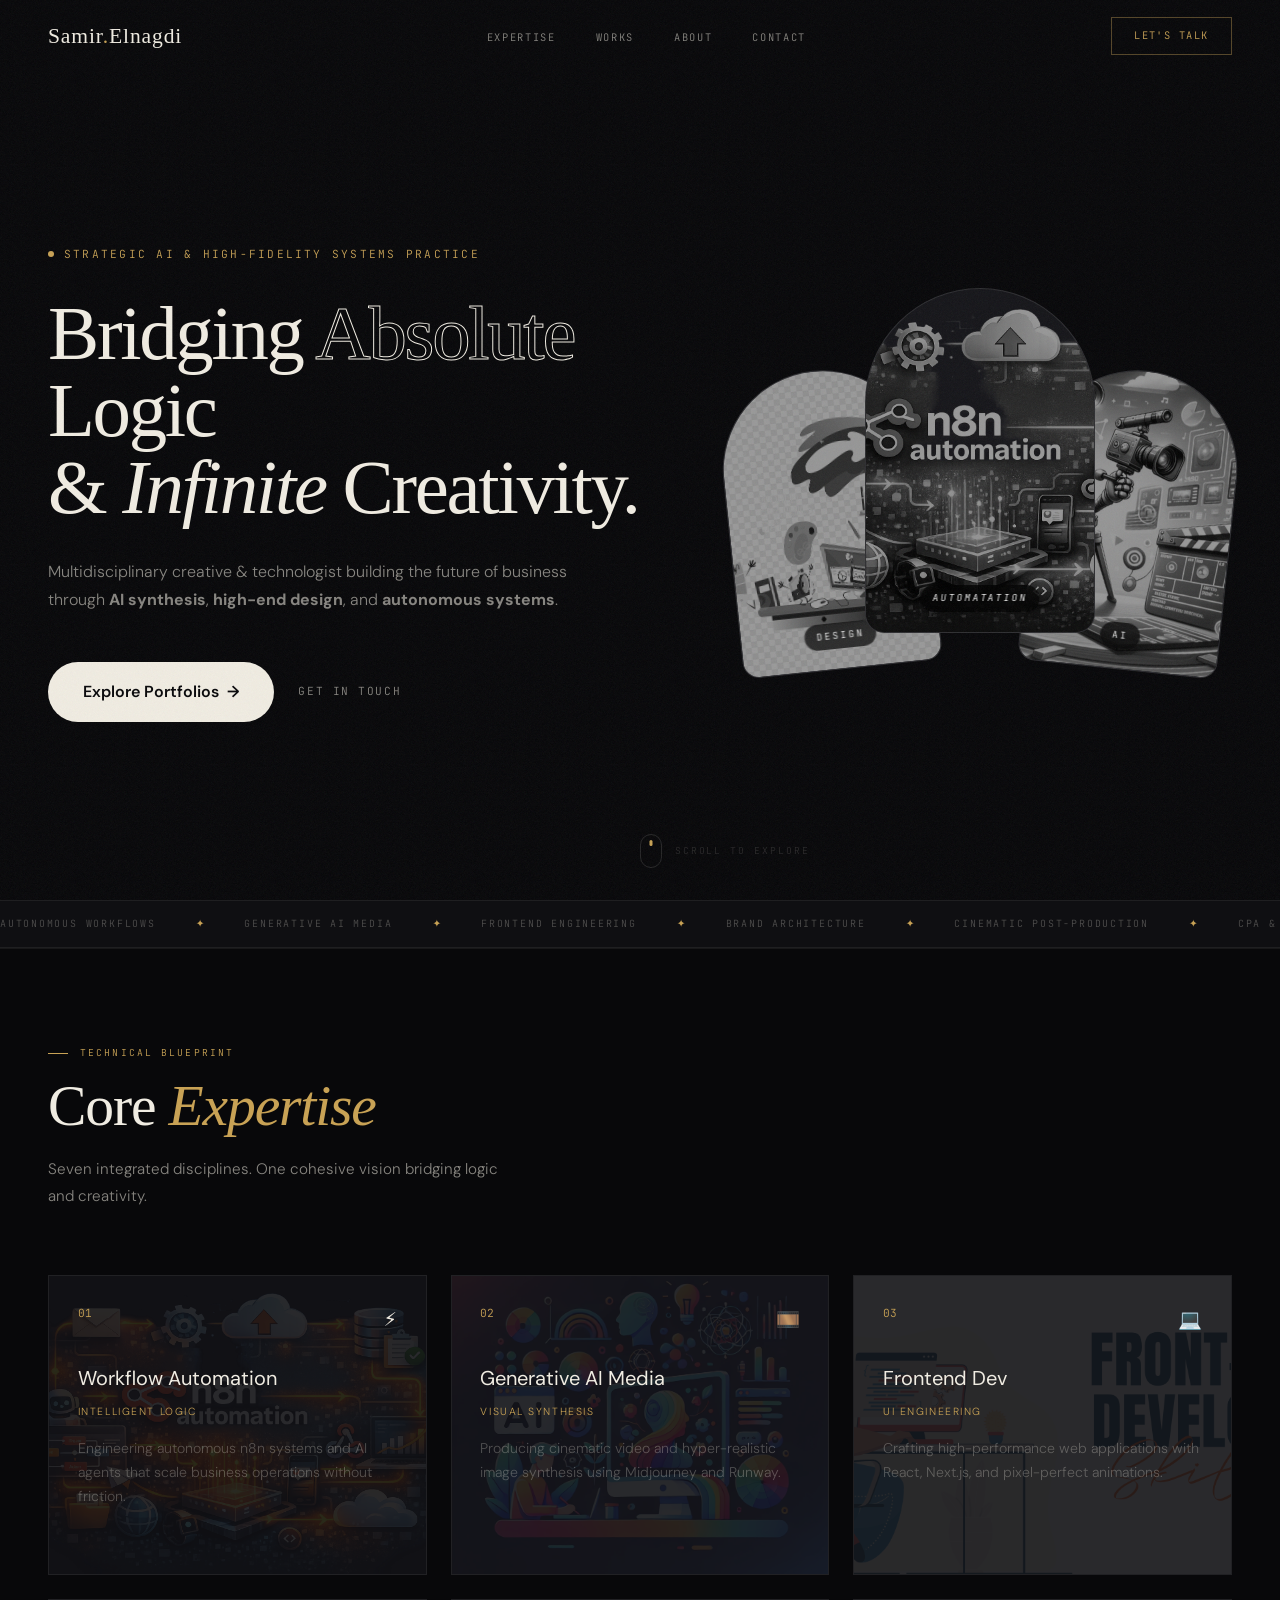
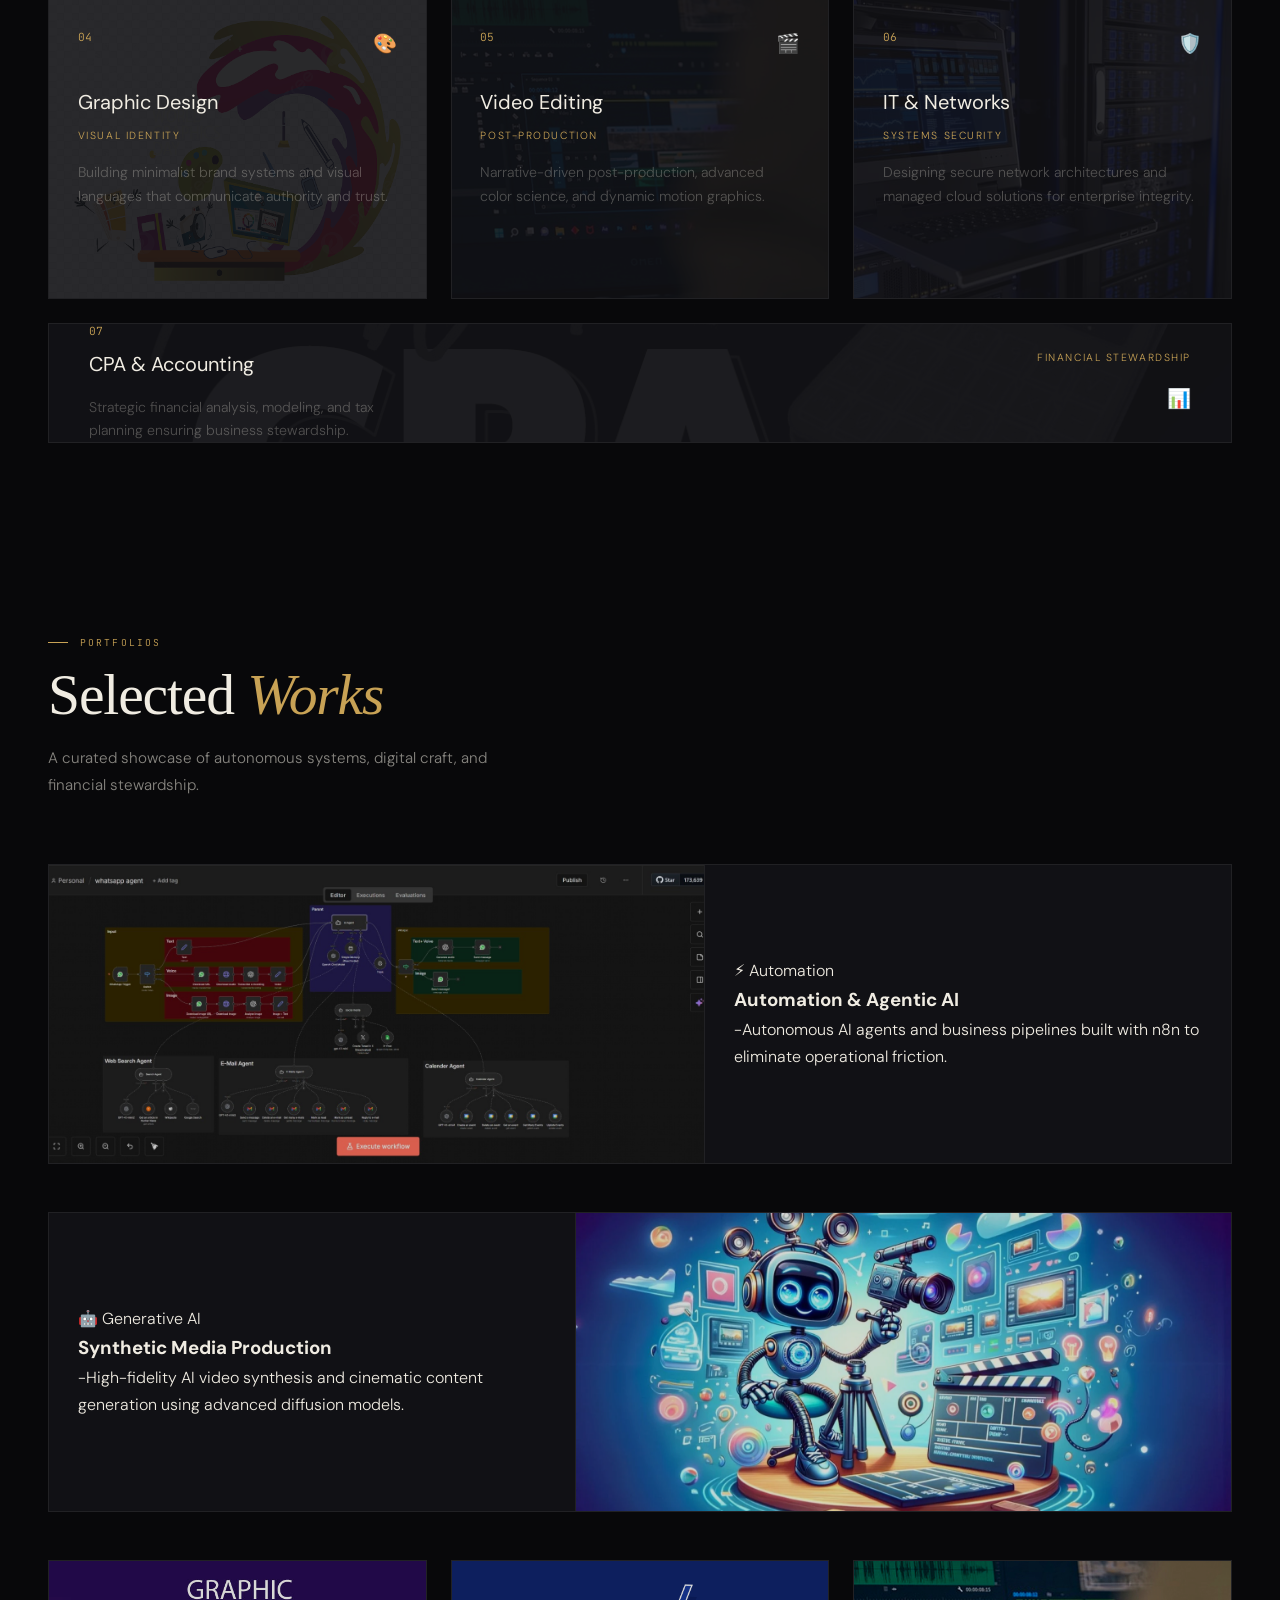
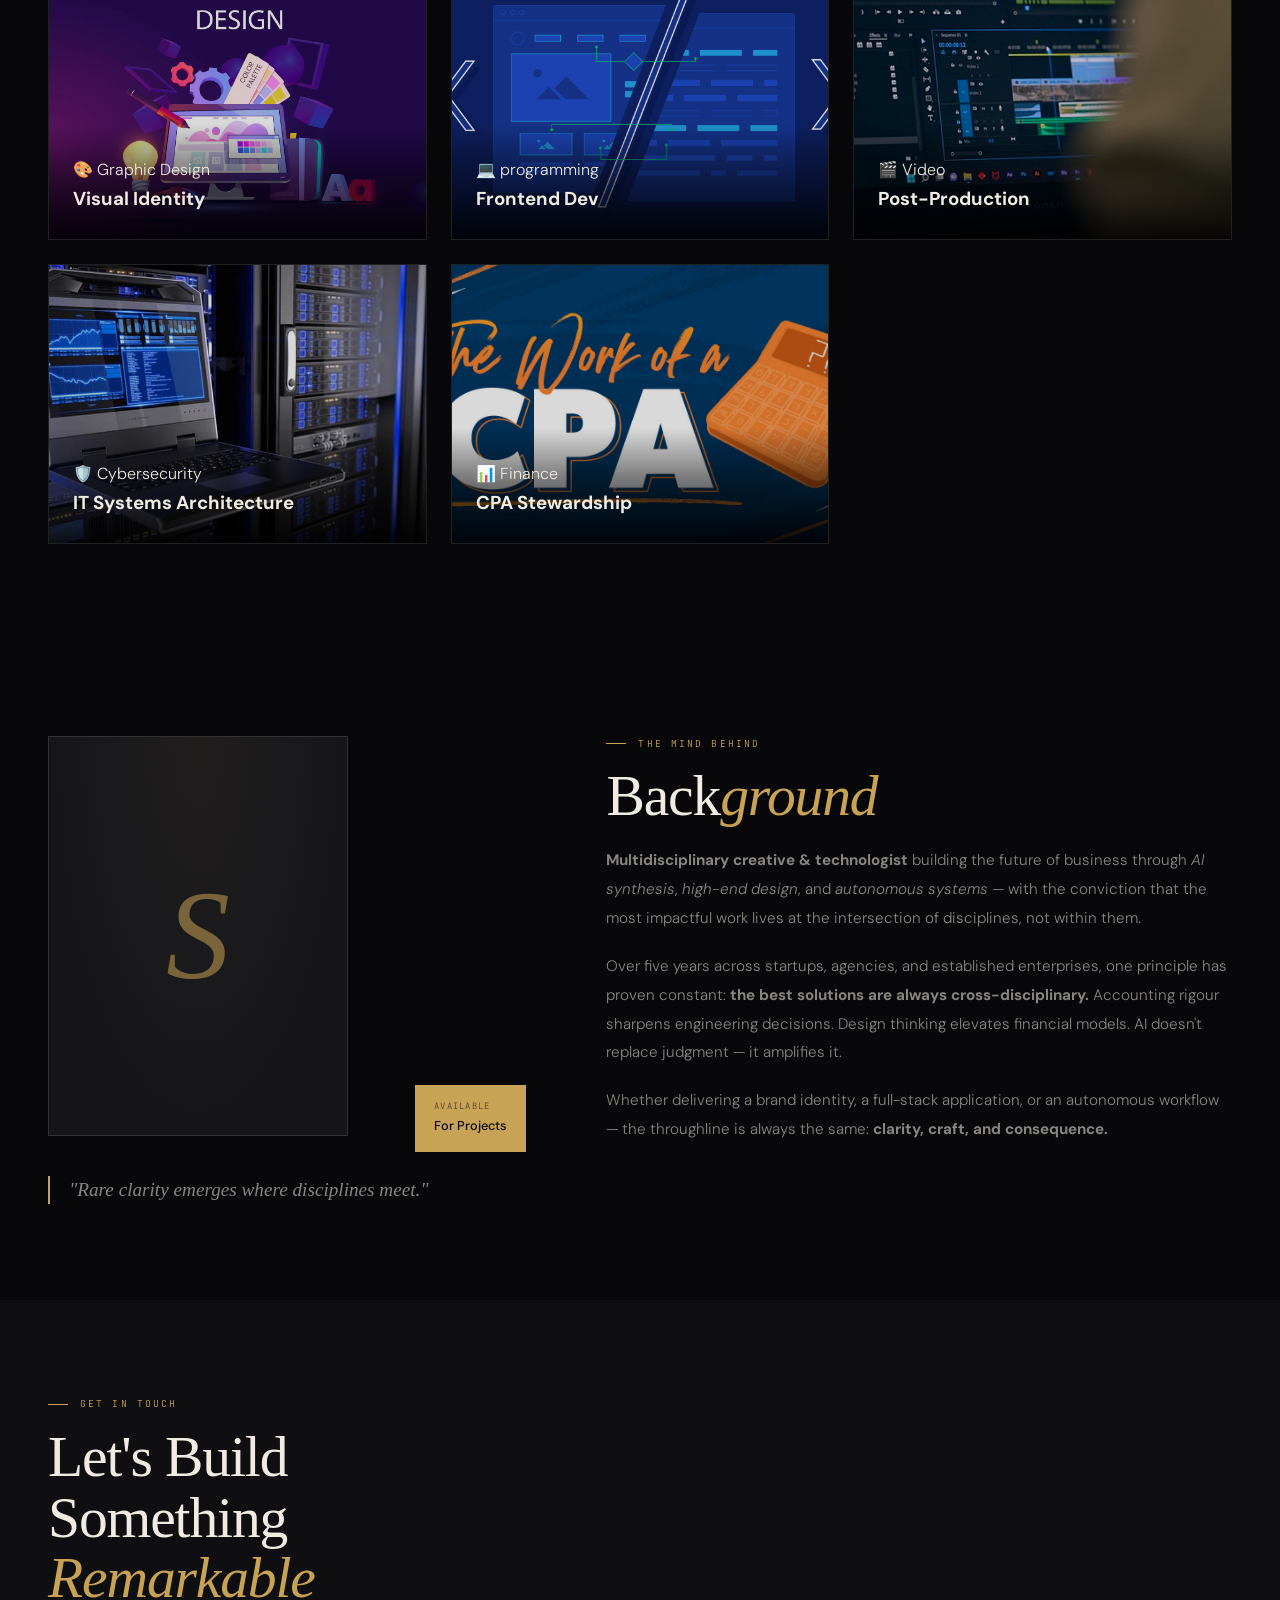
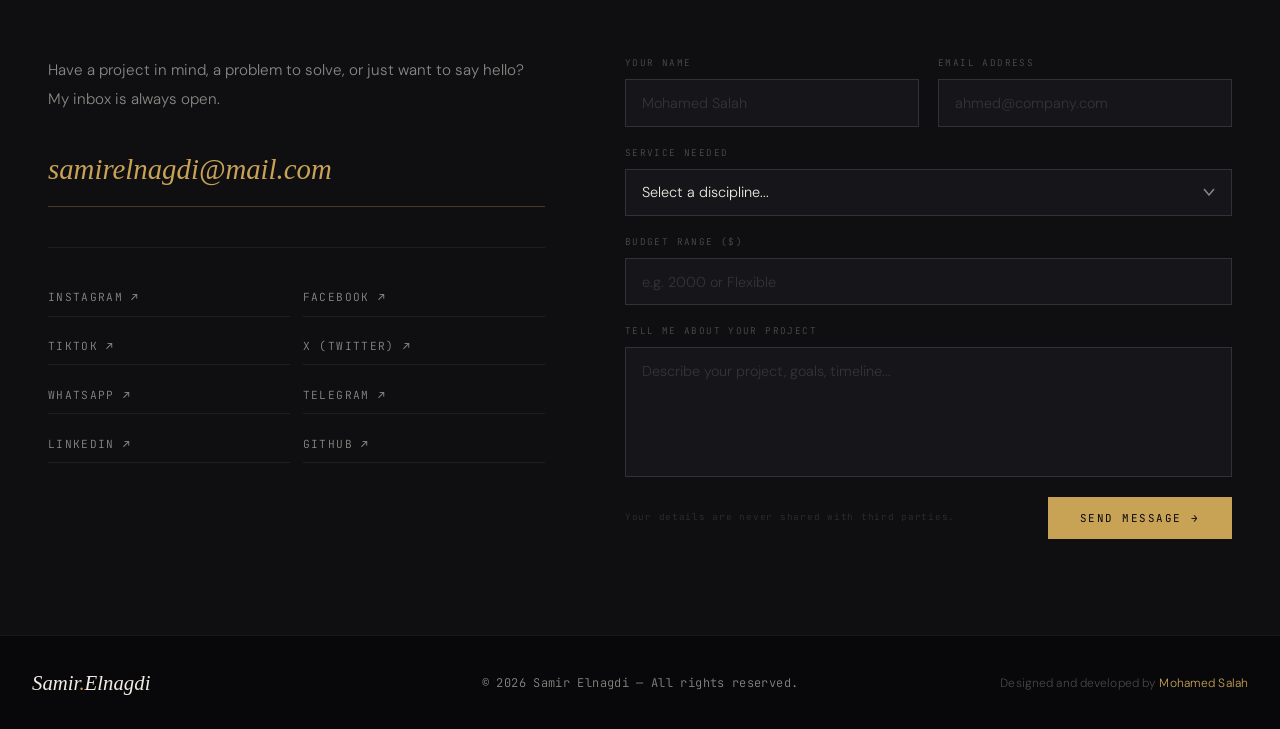
==== commit 4265a73f: "Add files via upload" ====
--- a/index.html
+++ b/index.html
@@ -9,6 +9,7 @@
   <link rel="preconnect" href="https://fonts.googleapis.com">
   <link rel="preconnect" href="https://fonts.gstatic.com" crossorigin>
   <link href="https://fonts.googleapis.com/css2?family=Cairo:ital,opsz,wght@0,9..144,200;0,9..144,300;0,9..144,400;1,9..144,200;1,9..144,300;1,9..144,400&family=DM+Sans:wght@300;400;500&family=JetBrains+Mono:wght@300;400&display=swap" rel="stylesheet">
+  <link rel="stylesheet" href="https://cdnjs.cloudflare.com/ajax/libs/font-awesome/6.5.1/css/all.min.css">
   <link rel="stylesheet" href="style.css">
 </head>
 <body>
@@ -34,6 +35,9 @@
     <div class="line"></div>
     <div class="line"></div>
   </button>
+
+
+
 
   <a href="#contact" class="nav-cta desktop-only">Let's Talk</a>
 </div>
@@ -82,7 +86,7 @@
 
         <div class="mahal-frame f-center">
           <div class="frame-inner">
-            <img src="images/n8n.jpg" alt="AI ">
+            <img src="images/auto.png" alt="AI ">
             <span class="frame-tag italic">AUTOMATATION</span>
           </div>
         </div>
@@ -128,7 +132,7 @@
       
       <div class="exp-card" data-reveal>
         <div class="exp-img-bg">
-          <img src="images/auto8.jpg" alt="Automation"> </div>
+          <img src="images/auto.png" alt="Automation"> </div>
         <div class="exp-inner">
           <div class="exp-header">
             <span class="exp-num">01</span>
@@ -172,7 +176,7 @@
 
       <div class="exp-card" data-reveal>
         <div class="exp-img-bg">
-          <img src="images/graphic.jpg" alt="Design">
+          <img src="images/graph.jpg" alt="Design">
         </div>
         <div class="exp-inner">
           <div class="exp-header">
@@ -187,7 +191,7 @@
 
       <div class="exp-card" data-reveal data-delay="100">
         <div class="exp-img-bg">
-          <img src="images/Video Editing.jpg" alt="Video">
+          <img src="images/vid.jpeg" alt="Video">
         </div>
         <div class="exp-inner">
           <div class="exp-header">
@@ -202,7 +206,7 @@
 
       <div class="exp-card" data-reveal data-delay="200">
         <div class="exp-img-bg">
-          <img src="images/IT2.jpg" alt="IT">
+          <img src="images/it.jpg" alt="IT">
         </div>
         <div class="exp-inner">
           <div class="exp-header">
@@ -240,62 +244,58 @@
   <div class="container">
     
     <div class="section-header">
-      <div class="section-tag" data-reveal>Portfolios</div>
-      <h2 class="section-title" data-reveal data-delay="80">Selected <em>Works</em></h2>
-      <p class="section-sub" data-reveal data-delay="160">
-        A curated showcase of autonomous systems, digital craft, and financial stewardship.
-      </p>
-    </div>
+  <div class="section-tag" data-reveal>Portfolios</div>
+  <h2 class="section-title" data-reveal data-delay="80">Selected <em>Works</em></h2>
+  <p class="section-sub" data-reveal data-delay="160">
+    A curated showcase of autonomous systems, digital craft, and financial stewardship.
+  </p>
+  <!-- The Mobile Hint -->
+  <p class="mobile-hint" data-reveal data-delay="200">Tap on any project to view photos and details</p>
+</div>
 
     <div class="works-grid">
 
-      <article class="work-card work-featured" data-reveal onclick="window.location.href='automation-works.html'">
+      
+<article class="work-card work-featured" data-reveal onclick="window.location.href='automation-works.html'">
+  <div class="work-media">
+    <img src="images/auto/auto2.jpg" alt="Automation Project">
+    <div class="work-overlay">
+      <span class="work-view-btn">View Works ↗</span>
+    </div>
+  </div>
+  <div class="work-info">
+    <div class="work-meta">
+      <span class="work-cat">⚡ Automation</span>
+      <span class="work-year"></span>
+    </div>
+    <h3 class="work-title">Automation & Agentic AI</h3>
+    <p class="work-desc">-Autonomous AI agents and business pipelines built with n8n to eliminate operational friction.</p>
+  </div>
+</article>
+
+
+<article class="work-card work-featured reverse" data-reveal onclick="window.location.href='ai-works.html'">
+  <div class="work-media">
+    <img src="images/ai.jpg" alt="AI Video & Images">
+    <div class="work-overlay">
+      <span class="work-view-btn">View Works ↗</span>
+    </div>
+  </div>
+  <div class="work-info">
+    <div class="work-meta">
+      <span class="work-cat">🤖 Generative AI</span>
+      <span class="work-year"></span>
+    </div>
+    <h3 class="work-title">Synthetic Media Production</h3>
+    <p class="work-desc">-High-fidelity AI video synthesis and cinematic content generation using advanced diffusion models.</p>
+  </div>
+</article>
+
+
+         <article class="work-card" data-reveal data-delay="200" onclick="window.location.href='design-works.html'">
         <div class="work-media">
-          <img src="images/auto2.jpg" alt="Automation Project">
-          <div class="work-overlay">
-            <span class="work-view-btn">Launch Portfolio ↗</span>
-          </div>
-        </div>
-        <div class="work-info">
-          <div class="work-meta">
-            <span class="work-cat">⚡ Automation</span>
-            <span class="work-year">2026</span>
-          </div>
-          <h3 class="work-title">Automation & Agentic AI</h3>
-          <p class="work-desc">Autonomous AI agents and business pipelines built with n8n to eliminate operational friction.</p>
-        </div>
-      </article>
-
-      <article class="work-card work-featured" data-reveal onclick="window.location.href='ai-works.html'">
-        <div class="work-media">
-          <img src="images/ai.jpg" alt="AI Video & Images">
-          <div class="work-overlay"><span class="work-view-btn">Launch Portfolio ↗</span></div>
-        </div>
-        <div class="work-info">
-          <div class="work-meta">
-            <span class="work-cat">🤖 Generative AI</span>
-            <span class="work-year">2026</span>
-          </div>
-          <h3 class="work-title">Synthetic Media Production</h3>
-          <p class="work-desc">High-fidelity AI video synthesis and cinematic content generation using advanced diffusion models.</p>
-        </div>
-      </article>
-
-      <article class="work-card" data-reveal data-delay="100" onclick="window.location.href='frontend-works.html'">
-        <div class="work-media">
-          <img src="images/front2.jpg" alt="Web Engineering">
-          <div class="work-overlay"><span class="work-view-btn">View Project</span></div>
-        </div>
-        <div class="work-info">
-          <span class="work-cat">💻 Frontend</span>
-          <h3 class="work-title">UI Engineering</h3>
-        </div>
-      </article>
-
-      <article class="work-card" data-reveal data-delay="200" onclick="window.location.href='design-works.html'">
-        <div class="work-media">
-          <img src="images/graphic-design.jpg" alt="Brand Identity">
-          <div class="work-overlay"><span class="work-view-btn">View Project</span></div>
+          <img src="images/design/graphic.jpg" alt="Brand Identity">
+          <div class="work-overlay"><span class="work-view-btn">View Work</span></div>
         </div>
         <div class="work-info">
           <span class="work-cat">🎨 Graphic Design</span>
@@ -303,10 +303,22 @@
         </div>
       </article>
 
+      <article class="work-card" data-reveal data-delay="100" onclick="window.location.href='frontend-works.html'">
+        <div class="work-media">
+          <img src="images/front.png" alt="Web Engineering">
+          <div class="work-overlay"><span class="work-view-btn">View Work</span></div>
+        </div>
+        <div class="work-info">
+          <span class="work-cat">💻 programming</span>
+          <h3 class="work-title">Frontend Dev</h3>
+        </div>
+      </article>
+
+
       <article class="work-card" data-reveal onclick="window.location.href='video-works.html'">
         <div class="work-media">
-          <img src="images/Video_Editing.jpg" alt="Video Production">
-          <div class="work-overlay"><span class="work-view-btn">View Project</span></div>
+          <img src="images/vid.jpeg" alt="Video Production">
+          <div class="work-overlay"><span class="work-view-btn">View Work</span></div>
         </div>
         <div class="work-info">
           <span class="work-cat">🎬 Video</span>
@@ -316,8 +328,8 @@
 
       <article class="work-card" data-reveal data-delay="100" onclick="window.location.href='it-works.html'">
         <div class="work-media">
-          <img src="images/IT2.jpg" alt="Systems Security">
-          <div class="work-overlay"><span class="work-view-btn">View Project</span></div>
+          <img src="images/it.jpg" alt="Systems Security">
+          <div class="work-overlay"><span class="work-view-btn">View Work</span></div>
         </div>
         <div class="work-info">
           <span class="work-cat">🛡️ Cybersecurity</span>
@@ -328,7 +340,7 @@
       <article class="work-card" data-reveal data-delay="200" onclick="window.location.href='accounting-works.html'">
         <div class="work-media">
           <img src="images/CPA.jpg" alt="CPA Stewardship">
-          <div class="work-overlay"><span class="work-view-btn">View Project</span></div>
+          <div class="work-overlay"><span class="work-view-btn">View Work</span></div>
         </div>
         <div class="work-info">
           <span class="work-cat">📊 Finance</span>
@@ -400,8 +412,8 @@
       <div class="contact-header">
         <div class="section-tag" data-reveal>Get in Touch</div>
         <h2 class="section-title contact-title" data-reveal data-delay="80">
-          Let's Build Something<br><em>Remarkable</em>
-        </h2>
+  Let's Build Something<br><em>Remarkable</em>
+</h2>
       </div>
 
       <div class="contact-grid">
@@ -409,17 +421,49 @@
           <p class="contact-intro">Have a project in mind, a problem to solve, or just want to say hello? My inbox is always open.</p>
           <a href="mailto:samirelnagdi@mail.com" class="contact-email magnetic">samirelnagdi@mail.com</a>
           <div class="contact-divider"></div>
-          <nav class="social-nav" aria-label="Social links" style="display: grid; grid-template-columns: 1fr 1fr; gap: 12px;">
-            <a href="https://www.instagram.com/samiranter" class="social-link magnetic">Instagram <span>↗</span></a>
-            <a href="https://www.facebook.com/share/18MfGSP13P/" class="social-link magnetic">Facebook <span>↗</span></a>
-            <a href="https://www.tiktok.com/@samiranter2" class="social-link magnetic">TiKTok <span>↗</span></a>
-            <a href="https://x.com/samiranter" class="social-link magnetic">X (Twitter) <span>↗</span></a>
-            <a href="#" class="social-link magnetic">WhatsApp <span>↗</span></a>
-            <a href="#" class="social-link magnetic">Telegram <span>↗</span></a>
-            <a href="#" class="social-link magnetic">LinkedIn <span>↗</span></a>
-            <a href="https://github.com/mohamedsalah2-ws" class="social-link magnetic">GitHub <span>↗</span></a>
-            
-          </nav>
+          <nav class="social-nav" aria-label="Social links">
+  
+  <a href="https://www.instagram.com/samiranter" class="social-link magnetic">
+    <span class="social-text">Instagram <span>↗</span></span>
+    <i class="fab fa-instagram social-icon"></i>
+  </a>
+  
+  <a href="https://www.facebook.com/share/18MfGSP13P/" class="social-link magnetic">
+    <span class="social-text">Facebook <span>↗</span></span>
+    <i class="fab fa-facebook-f social-icon"></i>
+  </a>
+  
+  <a href="https://www.tiktok.com/@samiranter2" class="social-link magnetic">
+    <span class="social-text">TiKTok <span>↗</span></span>
+    <i class="fab fa-tiktok social-icon"></i>
+  </a>
+  
+  <a href="https://x.com/samiranter" class="social-link magnetic">
+    <span class="social-text">X (Twitter) <span>↗</span></span>
+    <i class="fab fa-x-twitter social-icon"></i>
+  </a>
+  
+  <a href="#" class="social-link magnetic">
+    <span class="social-text">WhatsApp <span>↗</span></span>
+    <i class="fab fa-whatsapp social-icon"></i>
+  </a>
+  
+  <a href="#" class="social-link magnetic">
+    <span class="social-text">Telegram <span>↗</span></span>
+    <i class="fab fa-telegram social-icon"></i>
+  </a>
+  
+  <a href="#" class="social-link magnetic">
+    <span class="social-text">LinkedIn <span>↗</span></span>
+    <i class="fab fa-linkedin-in social-icon"></i>
+  </a>
+  
+  <a href="https://github.com/mohamedsalah2-ws" class="social-link magnetic">
+    <span class="social-text">GitHub <span>↗</span></span>
+    <i class="fab fa-github social-icon"></i>
+  </a>
+  
+</nav>
         </div>
 
         <div class="contact-container" style="position: relative;">
@@ -487,7 +531,7 @@
     
     <p class="footer-dev">
       Designed and developed by 
-      <a href="https://github.com/mohamedsalah2-ws" target="_blank" class="dev-link">Mohamed Salah</a>
+      <a href="https://msalahdev.com/" target="_blank" class="dev-link">Mohamed Salah</a>
     </p>
 
     
--- a/style.css
+++ b/style.css
@@ -30,51 +30,6 @@
   --shadow-sm:    0 8px 24px rgba(0,0,0,.35);
 }
 
-[data-theme="light"] {
-
-  --bg:           #f4f0e8;
-
-  --bg-2:         #ebe6db;
-
-  --bg-3:         #e0d9cc;
-
-  --bg-card:      #faf7f2;
-
-  --bg-elevated:  #ffffff;
-
-  --text:         #18160e;
-
-  --text-2:       rgba(24,22,14,.55);
-
-  --text-3:       rgba(24,22,14,.32);
-
-  --text-4:       rgba(24,22,14,.14);
-
-  --accent:       #9a6e20;
-
-  --accent-2:     #b8872e;
-
-  --accent-dim:   rgba(154,110,32,.1);
-
-  --accent-dim2:  rgba(154,110,32,.05);
-
-  --border:       rgba(24,22,14,.09);
-
-  --border-2:     rgba(24,22,14,.16);
-
-  --border-3:     rgba(24,22,14,.28);
-
-  --green:        #1f7a5a;
-
-  --red:          #a03030;
-
-  --overlay-bg:   rgba(244,240,232,.94);
-
-  --shadow:       0 24px 64px rgba(0,0,0,.12);
-
-  --shadow-sm:    0 8px 24px rgba(0,0,0,.07);
-
-} 
 
 /* ── RESET ── */
 *, *::before, *::after { box-sizing: border-box; margin: 0; padding: 0; }
@@ -444,44 +399,85 @@
   background: linear-gradient(to top, rgba(0,0,0,.9) 0%, rgba(0,0,0,.4) 60%, transparent 100%);
 }
 
-/* Featured cards: flex row — image left, info right */
+
 .work-featured {
   grid-column: span 3;
   display: flex;
   flex-direction: row;
-  height: 300px;
-}
+  height: 300px; 
+  margin-bottom: 1.5rem; 
+  background: var(--bg-card);
+  border: 1px solid var(--border);
+  overflow: hidden;
+  transition: all .5s cubic-bezier(.16,1,.3,1);
+}
+
+
+.work-featured.reverse {
+  flex-direction: row-reverse;
+}
+
+.work-featured:hover {
+  transform: translateY(-5px); 
+  border-color: var(--accent);
+  box-shadow: var(--shadow);
+}
+
 .work-featured .work-media {
   position: relative;
-  flex: 1.6;
+  flex: 1.4; 
   overflow: hidden;
 }
+
 .work-featured .work-media img {
-  width: 100%; height: 100%; object-fit: cover;
-  filter: brightness(.85); transition: all .6s ease;
-}
+  width: 100%; 
+  height: 100%; 
+  object-fit: cover;
+  filter: brightness(.85); 
+  transition: all .6s ease;
+}
+
+.work-featured:hover .work-media img {
+  transform: scale(1.05);
+  filter: brightness(1);
+}
+
 .work-featured .work-info {
   flex: 1;
-  display: flex; flex-direction: column; justify-content: center;
-  padding: 2.5rem;
-  background: var(--bg-card);
+  display: flex; 
+  flex-direction: column; 
+  justify-content: center;
+  padding: 1.8rem; 
+}
+
+
+.work-featured:not(.reverse) .work-info {
   border-left: 1px solid var(--border);
 }
 
-/* Shared text styles */
-.work-cat {
-  font-family: 'JetBrains Mono', monospace; font-size: .65rem;
-  letter-spacing: .15em; text-transform: uppercase;
-  color: var(--accent); margin-bottom: .8rem; display: block;
-}
-.work-meta { display: flex; justify-content: space-between; align-items: center; margin-bottom: .8rem; }
-.work-year { font-family: 'JetBrains Mono', monospace; font-size: .6rem; color: var(--text-4); }
-.work-title {
-  font-family: 'Fraunces', Georgia, serif; font-size: 1.4rem;
-  font-weight: 300; color: var(--text); line-height: 1.2;
-}
-.work-featured .work-title { font-size: 1.9rem; }
-.work-desc { font-size: .85rem; color: var(--text-3); line-height: 1.6; margin-top: .8rem; }
+.work-featured.reverse .work-info {
+  border-right: 1px solid var(--border);
+}
+
+
+@media (max-width: 992px) {
+  .work-featured, 
+  .work-featured.reverse {
+    flex-direction: column !important;
+    height: auto;
+    grid-column: span 1;
+    margin-bottom: 1rem; 
+  }
+  
+  .work-featured .work-media {
+    height: 220px; 
+  }
+  
+  .work-featured .work-info {
+    padding: 1.2rem;
+    border: none !important;
+  }
+}
 
 /* Hover effects */
 .work-card:hover { border-color: var(--accent); transform: translateY(-5px); }
@@ -496,8 +492,22 @@
 .work-card:hover .work-overlay { opacity: 1; }
 .work-view-btn {
   font-family: 'JetBrains Mono', monospace; font-size: .7rem;
-  color: #fff; border: 1px solid rgba(255,255,255,.3);
+  color: hwb(0 100% 0% / 0.996); border: 1px solid rgba(255,255,255,.3);
   padding: .8rem 1.6rem; border-radius: 100px;
+}
+
+.work-card:hover .work-view-btn {
+    color: #ffffff; 
+    border-color: #ffffff; 
+    background: rgba(255, 255, 255, 0.1); 
+    box-shadow: 0 0 15px rgba(255, 255, 255, 0.15); 
+}
+
+
+.work-view-btn:hover {
+    background: #ffffff !important;
+    color: #000000 !important; 
+    transform: scale(1.05);
 }
 
 /* ── ABOUT ── */
@@ -561,17 +571,52 @@
 }
 .contact-email:hover { color: var(--accent-2); border-color: rgba(200,162,85,.6); }
 .contact-divider { height: 1px; background: var(--border); margin-bottom: 2rem; }
-.social-nav { display: grid; grid-template-columns: 1fr 1fr; gap: .8rem; }
+/* ── SOCIAL MEDIA (Desktop Default) ── */
+.social-nav { 
+    display: grid; 
+    grid-template-columns: 1fr 1fr; 
+    gap: 0.8rem; 
+    margin-top: 1rem;
+}
+
 .social-link {
-  font-family: 'JetBrains Mono', monospace; font-size: .7rem;
-  letter-spacing: .12em; text-transform: uppercase;
-  color: var(--text-2); display: flex; align-items: center; gap: .5rem;
-  padding: .5rem 0; border-bottom: 1px solid var(--border);
-  transition: color .3s, padding-left .3s;
-}
-.social-link span { transition: transform .3s; }
-.social-link:hover { color: var(--text); padding-left: .5rem; }
-.social-link:hover span { transform: translate(3px,-3px); }
+    font-family: 'JetBrains Mono', monospace; 
+    font-size: 0.7rem;
+    letter-spacing: 0.12em; 
+    text-transform: uppercase;
+    color: var(--text-2); 
+    display: flex; 
+    align-items: center; 
+    justify-content: flex-start;
+    padding: 0.5rem 0; 
+    border-bottom: 1px solid var(--border);
+    transition: all 0.3s ease;
+    text-decoration: none;
+}
+
+.social-link:hover { 
+    color: var(--text); 
+    padding-left: 0.5rem; 
+    border-bottom-color: var(--accent);
+}
+
+.social-text {
+    display: flex;
+    align-items: center;
+    gap: 0.5rem;
+}
+
+.social-text span { transition: transform 0.3s; }
+.social-link:hover .social-text span { transform: translate(3px,-3px); }
+
+.social-icon {
+    display: none; /* إخفاء الأيقونة في الشاشات الكبيرة */
+    font-size: 1.2rem;
+}
+
+
+
+
 
 .contact-form { display: flex; flex-direction: column; gap: 1.2rem; }
 .form-row { display: grid; grid-template-columns: 1fr 1fr; gap: 1.2rem; }
@@ -656,6 +701,7 @@
   opacity: 1;
   transform: translateY(0);
 }
+
 
 /* ══════════════════════════════════════════════════════
    RESPONSIVE — ONE CLEAN CONSOLIDATED SECTION
@@ -898,4 +944,79 @@
 
   .form-footer { flex-direction: column; align-items: stretch; }
   .form-submit  { justify-content: center; }
-}+}
+
+
+
+/* Hidden by default for Desktop */
+.mobile-hint {
+  display: none;
+  font-family: 'JetBrains Mono', monospace;
+  font-size: 0.7rem;
+  color: var(--accent); /* Uses your gold/accent color */
+  margin-top: 1.5rem;
+  text-transform: uppercase;
+  letter-spacing: 1px;
+  opacity: 0.8;
+}
+
+/* Show only on screens smaller than 768px (Mobile) */
+@media (max-width: 768px) {
+  .mobile-hint {
+    display: block;
+    animation: pulse-hint 2s infinite; /* Optional subtle pulse effect */
+  }
+}
+
+/* Subtle pulse animation to catch the eye */
+@keyframes pulse-hint {
+  0% { opacity: 0.4; }
+  50% { opacity: 1; }
+  100% { opacity: 0.4; }
+}
+
+/* ── RESPONSIVE: MOBILE SCREENS (ULTIMATE FIX) ── */
+@media screen and (max-width: 768px) {
+    /* ضفنا nav.social-nav عشان الكود يكون أقوى من أي كلاس تاني */
+    #contact .social-nav, nav.social-nav {
+        display: grid !important; 
+        grid-template-columns: repeat(4, 1fr) !important; /* 4 أعمدة إجباري */
+        gap: 1.2rem 0 !important; /* المسافة الرأسية 1.2 والأفقية 0 لأن التوسيط هيعمل مسافات لوحده */
+        width: 100% !important; 
+        max-width: 100% !important;
+        justify-items: center !important; /* توسيط الدائرة في الربع المخصص ليها */
+        margin-top: 2rem !important;
+    }
+
+    #contact .social-link, nav.social-nav .social-link {
+        display: flex !important;
+        align-items: center !important;
+        justify-content: center !important;
+        width: 48px !important;
+        height: 48px !important;
+        padding: 0 !important;
+        margin: 0 !important;
+        border: 1px solid var(--border-2) !important;
+        border-radius: 50% !important;
+        background: transparent !important;
+        flex: 0 0 auto !important;
+    }
+
+    /* تأثير الهوفر */
+    nav.social-nav .social-link:hover {
+        transform: translateY(-3px) !important;
+        color: var(--accent) !important;
+        border-color: var(--accent) !important;
+        background: rgba(200, 162, 85, 0.05) !important;
+    }
+
+    /* إخفاء النص وإظهار الأيقونة */
+    nav.social-nav .social-text { 
+        display: none !important; 
+    }
+    
+    nav.social-nav .social-icon { 
+        display: block !important; 
+        font-size: 1.2rem !important; 
+    }
+}
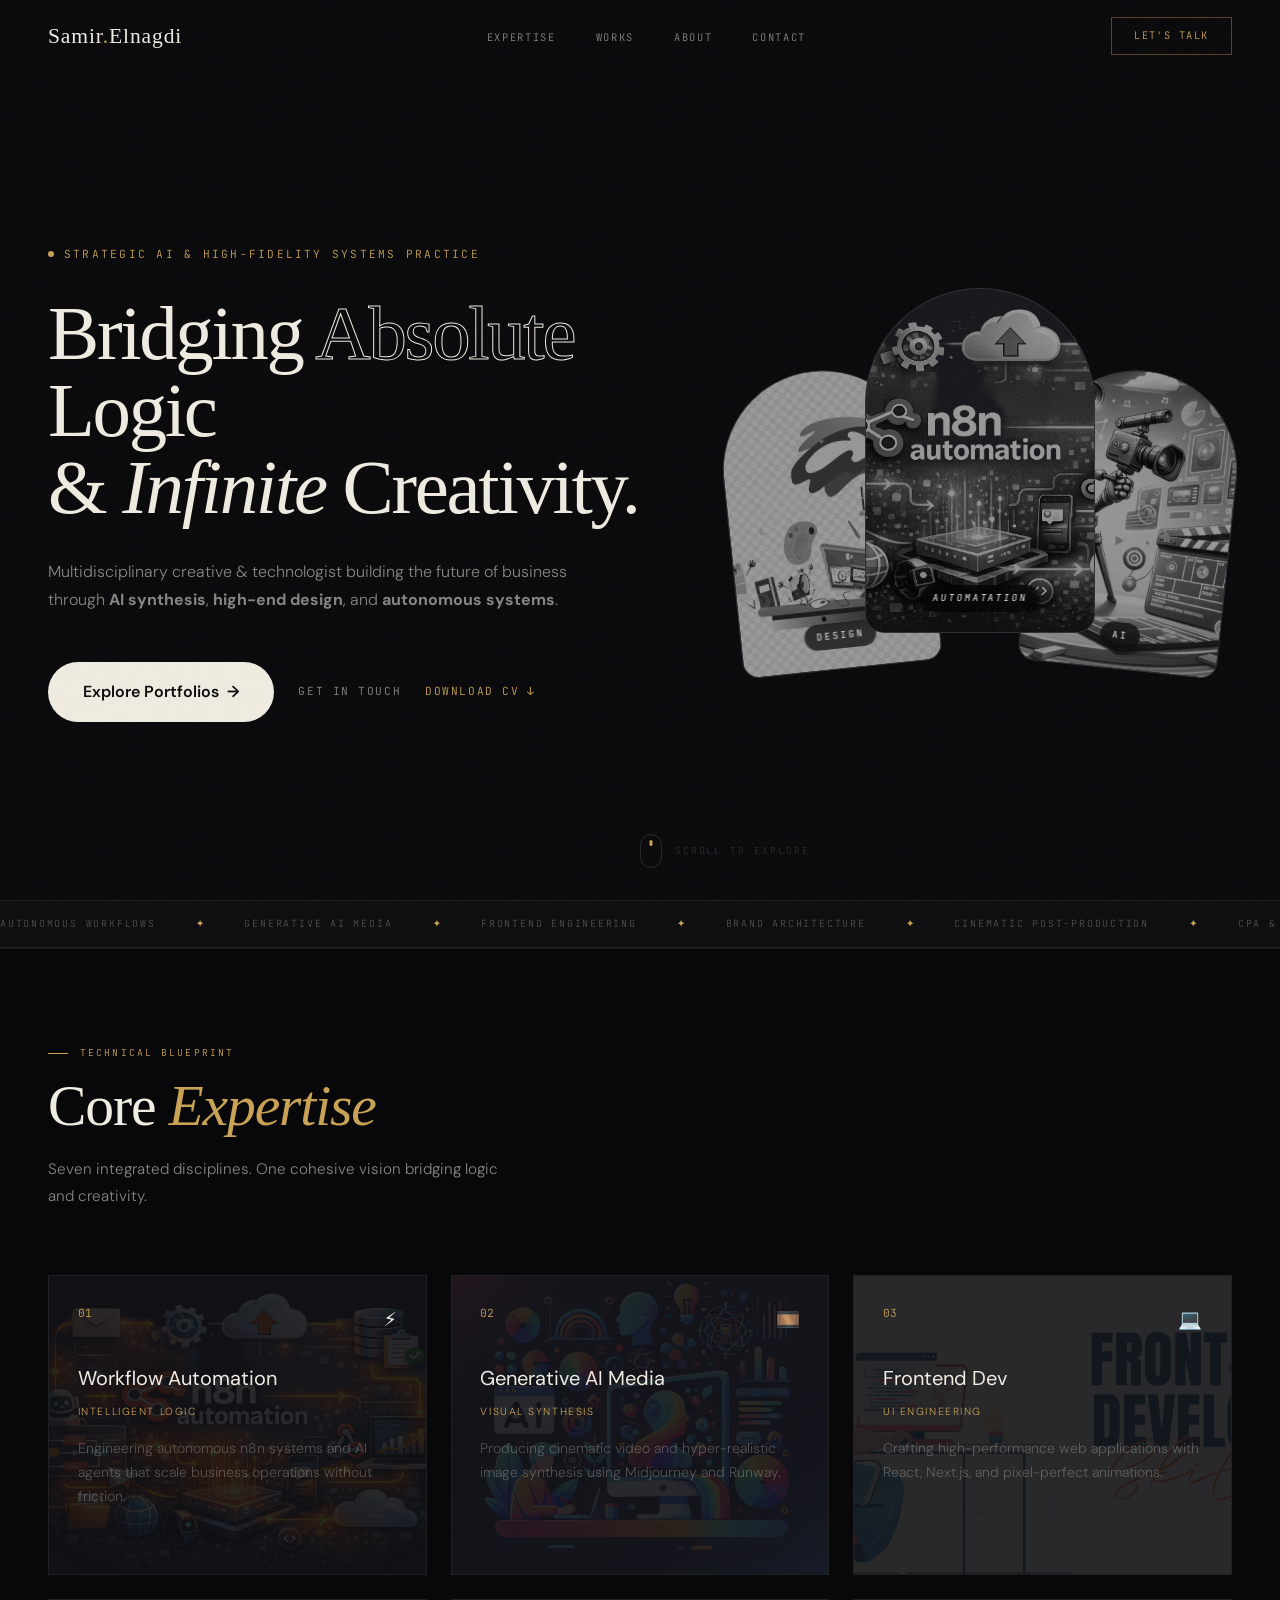
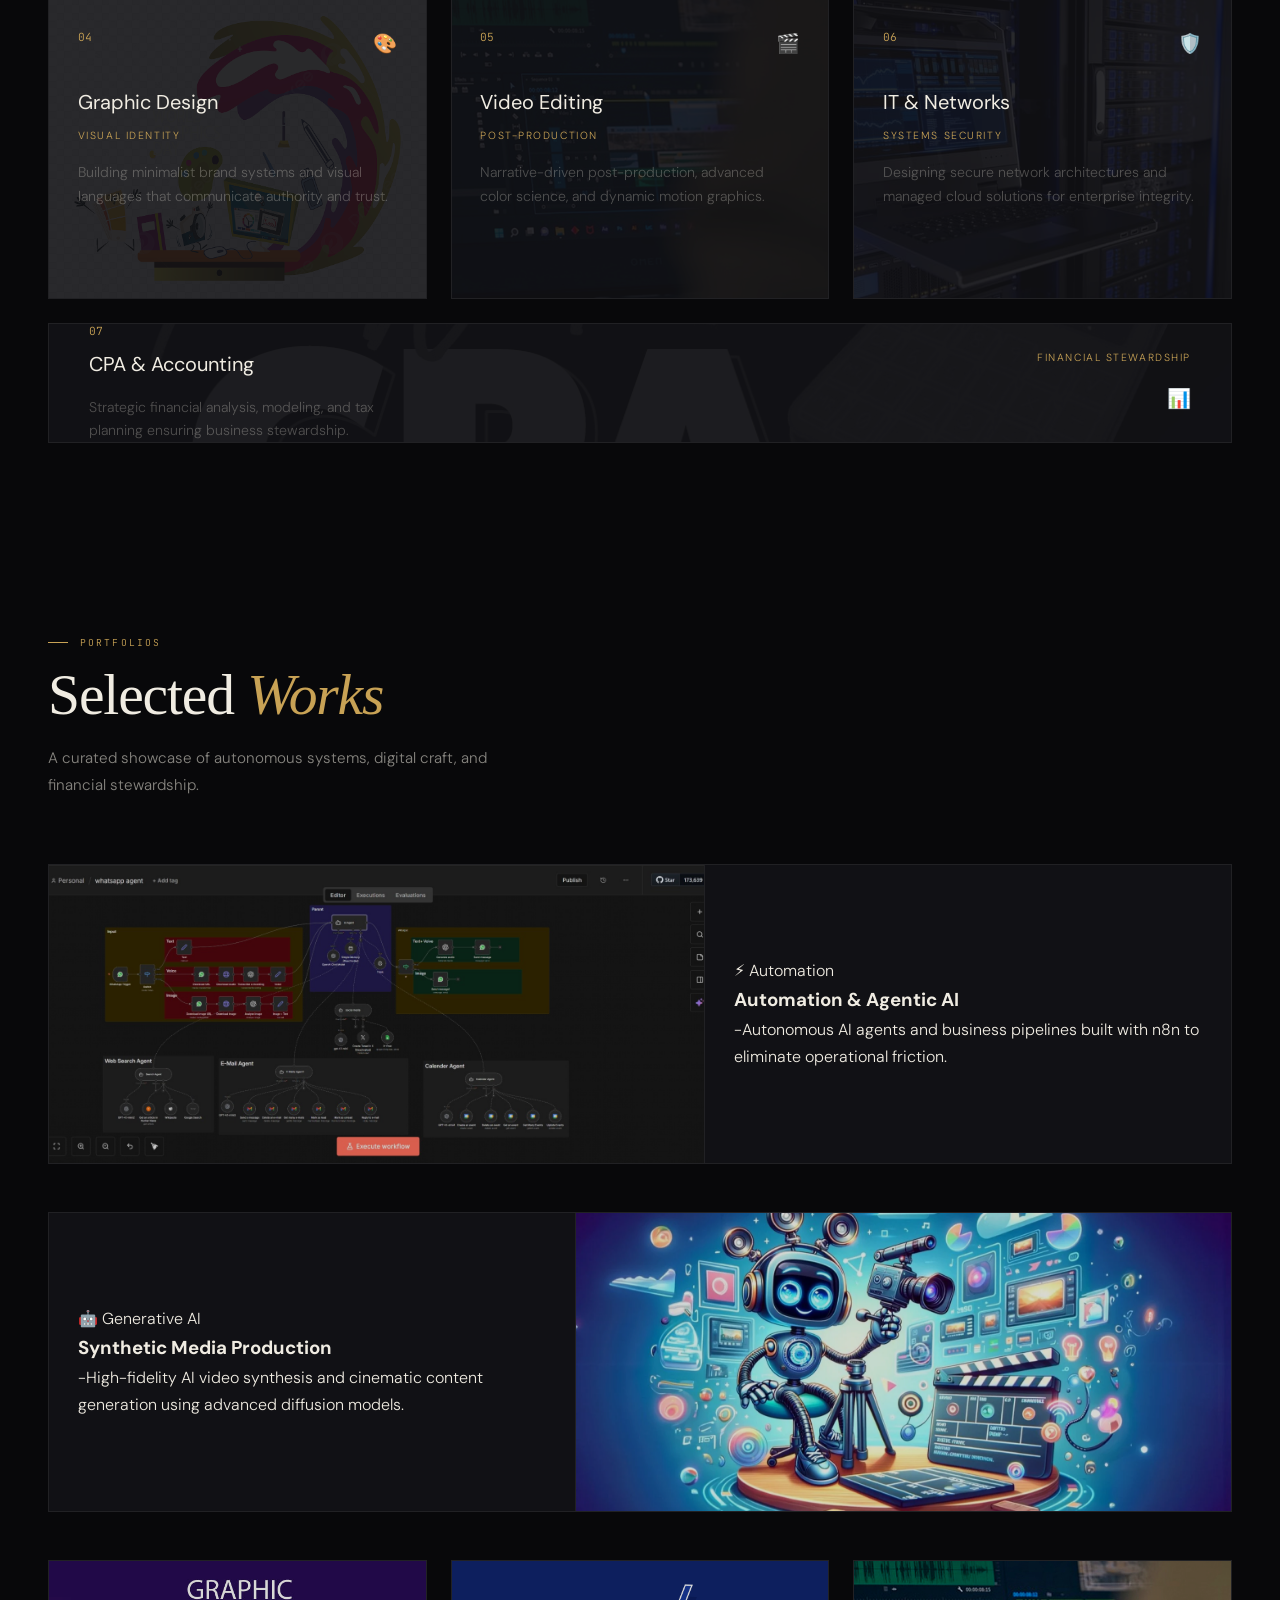
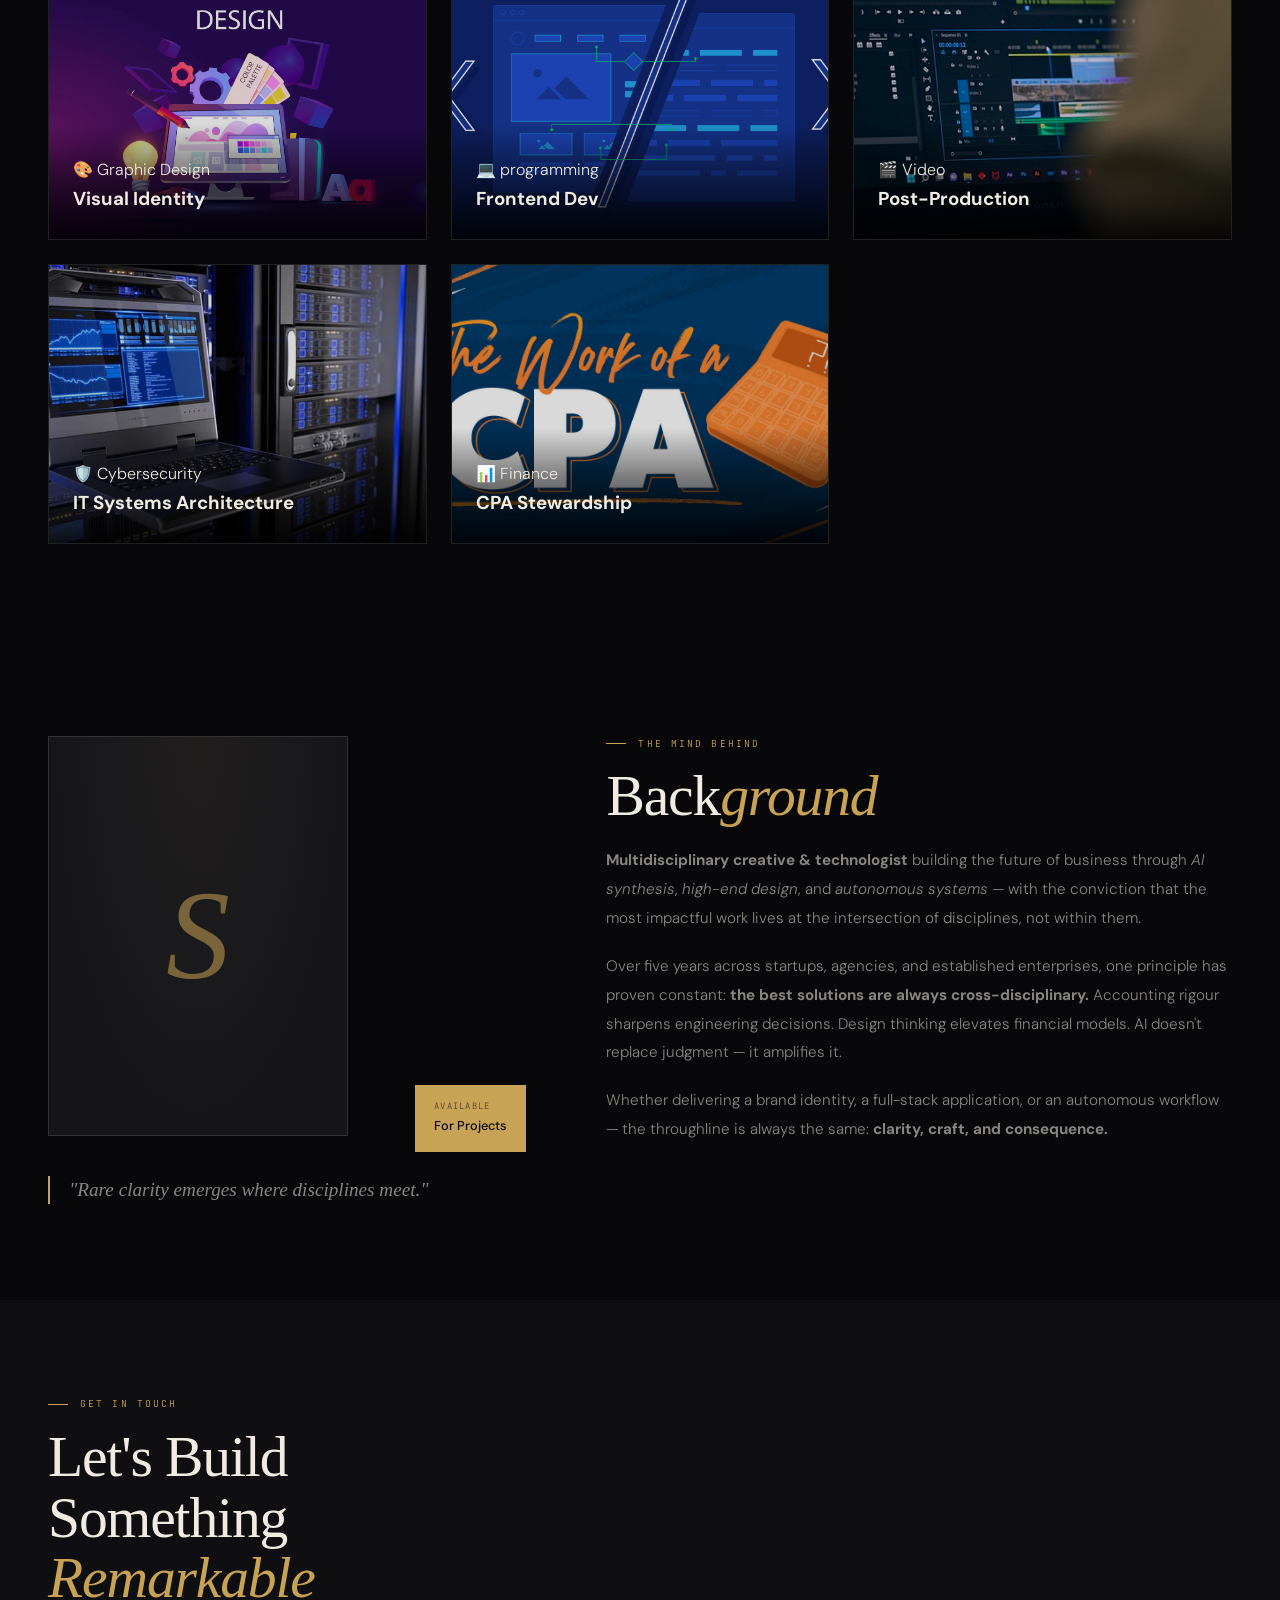
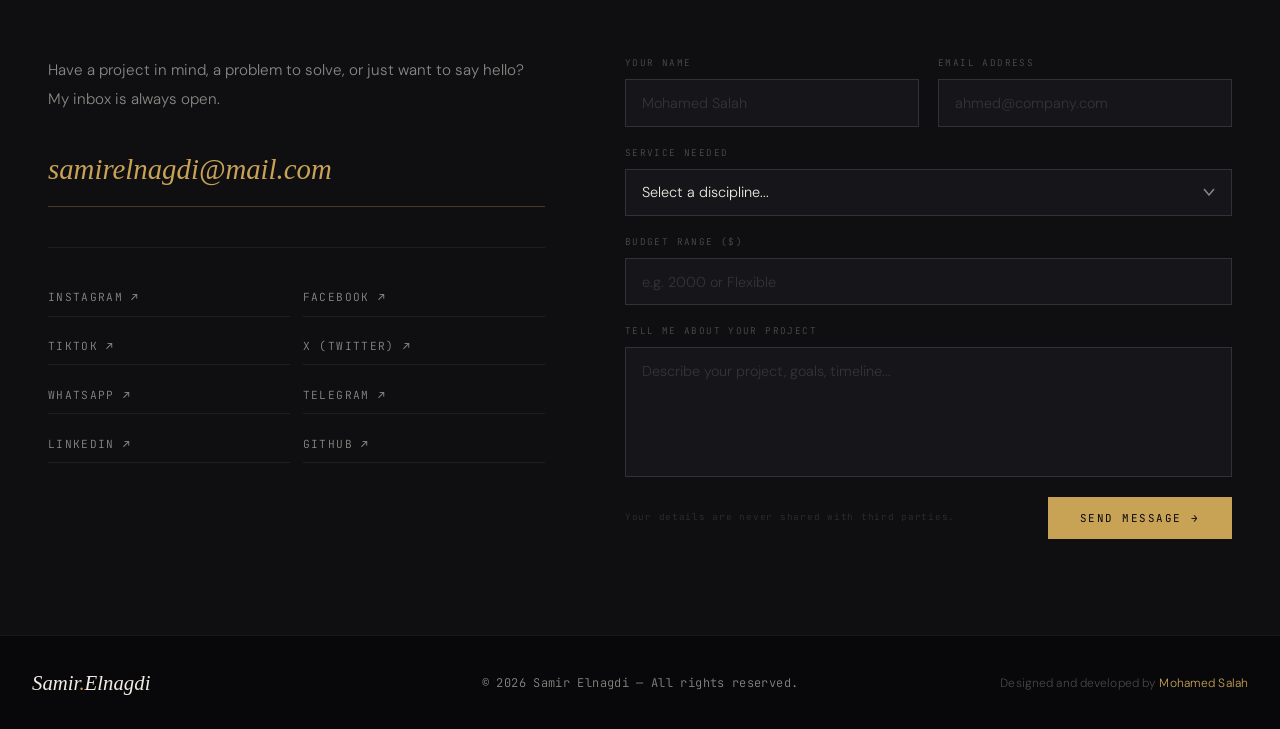
==== commit 9822ea91: "Update index.html" ====
--- a/index.html
+++ b/index.html
@@ -66,12 +66,16 @@
       </p>
 
       <div class="hero-cta-group" data-reveal data-delay="300">
-        <a href="#works" class="cta-primary">
-          <span class="cta-text">Explore Portfolios</span>
-          <span class="cta-icon">→</span>
-        </a>
-        <a href="#contact" class="cta-secondary">Get in touch</a>
-      </div>
+  <a href="#works" class="cta-primary">
+    <span class="cta-text">Explore Portfolios</span>
+    <span class="cta-icon">→</span>
+  </a>
+  <a href="#contact" class="cta-secondary">Get in touch</a>
+  <a href="cv.pdf" class="cta-cv" download>
+    <span class="cta-text">Download CV</span>
+    <span class="cta-icon">↓</span>
+  </a>
+</div>
     </div>
 
     <div class="hero-mahal-visual" data-reveal data-delay="400">
@@ -539,4 +543,4 @@
 
   <script src="script.js"></script>
 </body>
-</html>+</html>
--- a/style.css
+++ b/style.css
@@ -220,6 +220,23 @@
 }
 .cta-secondary:hover { color: var(--accent); }
 
+
+.cta-cv {
+  font-family: 'JetBrains Mono', monospace;
+  font-size: .7rem;
+  letter-spacing: .14em;
+  text-transform: uppercase;
+  color: var(--accent);
+  display: inline-flex;
+  align-items: center;
+  gap: .5rem;
+  transition: color .3s, opacity .3s;
+}
+.cta-cv:hover { opacity: .7; }
+.cta-cv .cta-icon { transition: transform .3s; }
+.cta-cv:hover .cta-icon { transform: translateY(3px); }
+
+
 /* Mahal Visual */
 .mahal-wrapper {
   position: relative; height: 500px;
